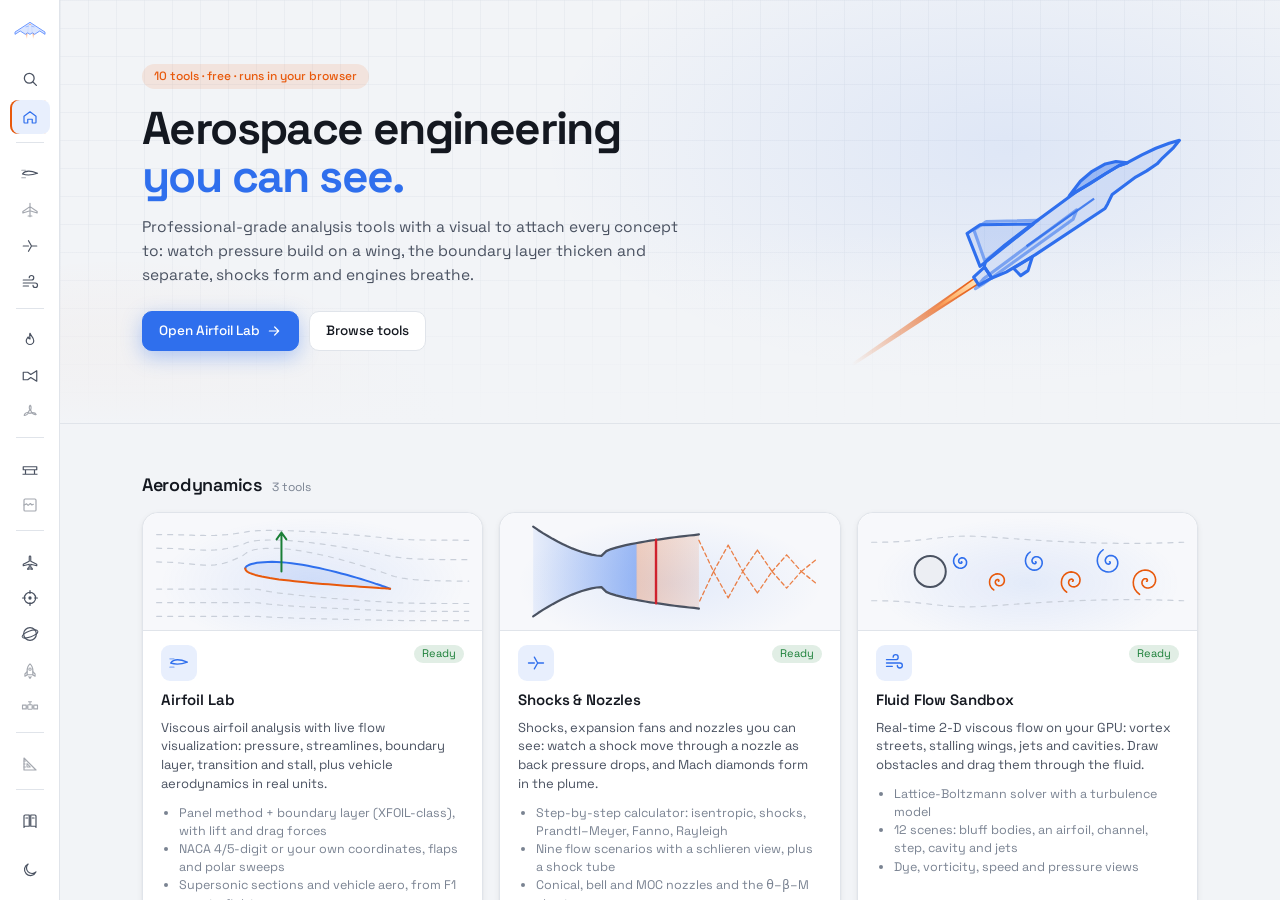
==== index.html @ 87cf319b "Swap the logo for a B-2 and add a B-2 logo flyby The sidebar logo and browser-tab icon are now a top" ====
<!doctype html>
<html lang="en">
<head>
<meta charset="utf-8">
<meta name="viewport" content="width=device-width, initial-scale=1">
<title>AeroStudio</title>
<meta name="description" content="Free, visual aerospace engineering tools that run in your browser.">
<link rel="stylesheet" href="css/styles.css">
<link rel="icon" type="image/svg+xml" href="assets/favicon.svg?v=4">
</head>
<body>
<div class="app">
  <nav class="sidebar" id="nav" aria-label="Modules"></nav>
  <main id="view"></main>
</div>
<noscript>AeroStudio needs JavaScript to run.</noscript>
<script type="module" src="js/app.js"></script>
</body>
</html>
---- css/styles.css ----
/* AeroStudio — design tokens + layout ("mission control" style) */
/* Fonts are bundled so the app works offline (SIL Open Font License, see assets/fonts/) */
@font-face { font-family: "Space Grotesk"; font-style: normal; font-display: swap; font-weight: 300 700; src: url(../assets/fonts/SpaceGrotesk.woff2) format("woff2-variations"); unicode-range: U+0000-00FF,U+0131,U+0152-0153,U+02BB-02BC,U+02C6,U+02DA,U+02DC,U+0304,U+0308,U+0329,U+2000-206F,U+2074,U+20AC,U+2122,U+2191,U+2193,U+2212,U+2215,U+FEFF,U+FFFD; }
@font-face { font-family: "JetBrains Mono"; font-style: normal; font-display: swap; font-weight: 100 800; src: url(../assets/fonts/JetBrainsMono.woff2) format("woff2-variations"); unicode-range: U+0000-00FF,U+0131,U+0152-0153,U+02BB-02BC,U+02C6,U+02DA,U+02DC,U+0304,U+0308,U+0329,U+2000-206F,U+2074,U+20AC,U+2122,U+2191,U+2193,U+2212,U+2215,U+FEFF,U+FFFD; }
@font-face { font-family: "JetBrains Mono"; font-style: normal; font-display: swap; font-weight: 100 800; src: url(../assets/fonts/JetBrainsMono-greek.woff2) format("woff2-variations"); unicode-range: U+0370-0377,U+037A-037F,U+0384-038A,U+038C,U+038E-03A1,U+03A3-03FF; }
:root {
  --bg: #f2f4f7;
  --bg-elev: #ffffff;
  --bg-sunk: #eceef3;
  --stage: #f7f8fb;
  --border: #e0e4ea;
  --border-strong: #c9cfd9;
  --text: #141820;
  --text-2: #4a5261;
  --text-3: #7a8392;
  --accent: #2f6fed;
  --accent-soft: rgba(47, 111, 237, 0.11);
  --hl: #e8590c;
  --hl-soft: rgba(232, 89, 12, 0.11);
  --glow: rgba(47, 111, 237, 0.10);
  --upper: #2f6fed;
  --lower: #e8590c;
  --wake: #6b7280;
  --good: #1a7f37;
  --warn: #b26a00;
  --bad: #cf222e;
  --lam: #12a594;
  --turb: #8b5cf6;
  --sep: #e5484d;
  --shadow: 0 1px 2px rgba(16, 24, 40, .05), 0 2px 6px rgba(16, 24, 40, .06);
  --shadow-lg: 0 1px 2px rgba(16, 24, 40, .05), 0 10px 28px rgba(16, 24, 40, .10);
  --radius: 12px;
  --radius-sm: 8px;
  --font: "Space Grotesk", Inter, ui-sans-serif, system-ui, -apple-system, "Segoe UI", Roboto, "Helvetica Neue", Arial, sans-serif;
  --mono: "JetBrains Mono", ui-monospace, "SF Mono", Menlo, Consolas, monospace;
  color-scheme: light;
}
@media (prefers-color-scheme: dark) {
  :root:not([data-theme="light"]) {
    --bg: #0b0d11; --bg-elev: #151920; --bg-sunk: #0f1218; --stage: #0a0c10;
    --border: #232934; --border-strong: #343b47;
    --text: #e7eaef; --text-2: #a9b1bf; --text-3: #737d8c;
    --accent: #5b8cff; --accent-soft: rgba(91, 140, 255, 0.15);
    --hl: #ff8a3d; --hl-soft: rgba(255, 138, 61, 0.13); --glow: rgba(91, 140, 255, 0.14);
    --upper: #5b8cff; --lower: #ff8a3d; --wake: #8b93a1;
    --good: #3fb950; --warn: #e3a008; --bad: #f85149;
    --lam: #2dd4bf; --turb: #a78bfa; --sep: #ff5d5d;
    --shadow: 0 1px 2px rgba(0, 0, 0, .35), 0 0 0 1px rgba(255, 255, 255, .015);
    --shadow-lg: 0 1px 2px rgba(0, 0, 0, .4), 0 12px 32px rgba(0, 0, 0, .45);
    color-scheme: dark;
  }
}
:root[data-theme="dark"] {
  --bg: #0b0d11; --bg-elev: #151920; --bg-sunk: #0f1218; --stage: #0a0c10;
  --border: #232934; --border-strong: #343b47;
  --text: #e7eaef; --text-2: #a9b1bf; --text-3: #737d8c;
  --accent: #5b8cff; --accent-soft: rgba(91, 140, 255, 0.15);
  --hl: #ff8a3d; --hl-soft: rgba(255, 138, 61, 0.13); --glow: rgba(91, 140, 255, 0.14);
  --upper: #5b8cff; --lower: #ff8a3d; --wake: #8b93a1;
  --good: #3fb950; --warn: #e3a008; --bad: #f85149;
  --lam: #2dd4bf; --turb: #a78bfa; --sep: #ff5d5d;
  --shadow: 0 1px 2px rgba(0, 0, 0, .35), 0 0 0 1px rgba(255, 255, 255, .015);
  --shadow-lg: 0 1px 2px rgba(0, 0, 0, .4), 0 12px 32px rgba(0, 0, 0, .45);
  color-scheme: dark;
}

* { box-sizing: border-box; }
html, body { height: 100%; margin: 0; }
body { background: var(--bg); color: var(--text); font: 13px/1.45 var(--font); -webkit-font-smoothing: antialiased; }
button, input, select { font: inherit; color: inherit; }
a { color: var(--accent); }
h1, h2, h3, h4 { margin: 0; font-weight: 600; letter-spacing: -0.01em; }

/* ---------- shell ---------- */
.app { display: grid; grid-template-columns: 236px 1fr; height: 100vh; }
.sidebar { background: var(--bg-elev); border-right: 1px solid var(--border); display: flex; flex-direction: column; padding: 16px 12px 12px; gap: 2px; overflow-y: auto; }
:root[data-resolved-theme="dark"] .sidebar { background: #0f1218; }
.brand { display: flex; align-items: center; gap: 10px; padding: 4px 8px 16px; }
.brand-mark { width: 32px; height: 32px; border-radius: 8px; display: block; flex: none; }
.brand-name { font-weight: 650; font-size: 16px; letter-spacing: -0.02em; }
.brand-sub { font-size: 11px; color: var(--text-3); }
.nav-group { font-size: 10.5px; font-weight: 600; text-transform: uppercase; letter-spacing: .12em; color: var(--text-3); padding: 14px 10px 5px; }
.nav-item { display: flex; align-items: center; gap: 10px; padding: 7px 10px; border-radius: var(--radius-sm); color: var(--text-2); text-decoration: none; border: 0; background: none; width: 100%; text-align: left; cursor: pointer; white-space: nowrap; transition: background .15s, color .15s; }
.nav-item > .nav-label { overflow: hidden; text-overflow: ellipsis; min-width: 0; }
.nav-item:hover { background: var(--bg-sunk); color: var(--text); }
.nav-item.active { background: var(--accent-soft); color: var(--text); font-weight: 600; box-shadow: inset 2px 0 0 var(--hl); }
.nav-item.active svg { color: var(--accent); }
.nav-search .kbd { margin-left: auto; font-size: 10.5px; color: var(--text-3); font-family: var(--mono); border: 1px solid var(--border); border-radius: 5px; padding: 0 5px; }
.nav-item svg { flex: none; width: 18px; height: 18px; }
.nav-item .soon { margin-left: auto; font-size: 10px; color: var(--text-3); background: var(--bg-sunk); border-radius: 99px; padding: 1px 7px; }
.nav-item.planned { opacity: .5; }
.nav-item.planned:hover { opacity: .8; }
.sidebar-foot { margin-top: auto; padding-top: 12px; display: flex; flex-direction: column; gap: 4px; }
.sidebar-credit { font-size: 11px; color: var(--text-3); padding: 10px 10px 2px; margin-top: 6px; border-top: 1px solid var(--border); white-space: nowrap; }
main#view { overflow: hidden; min-width: 0; }

/* ---------- controls ---------- */
.panel { background: var(--bg-elev); border: 1px solid var(--border); border-radius: var(--radius); box-shadow: var(--shadow); }
.section { border-bottom: 1px solid var(--border); padding: 12px 14px 14px; }
.section:last-child { border-bottom: 0; }
.section-head { display: flex; align-items: center; justify-content: space-between; margin-bottom: 10px; cursor: default; }
.section-head h3 { font-size: 11px; font-weight: 600; text-transform: uppercase; letter-spacing: .12em; color: var(--text-3); }
.section.collapsible .section-head { cursor: pointer; }
.section.collapsed .section-body { display: none; }
.section.collapsed .section-head { margin-bottom: 0; }
.chev { transition: transform .15s; color: var(--text-3); }
.section.collapsed .chev { transform: rotate(-90deg); }

.field { margin-bottom: 12px; }
.field:last-child { margin-bottom: 0; }
.field-top { display: flex; align-items: center; justify-content: space-between; gap: 8px; margin-bottom: 5px; }
.field-label { display: flex; align-items: center; gap: 5px; color: var(--text-2); font-weight: 500; }
.field-value { font-family: var(--mono); font-size: 12px; color: var(--text); }
.num-input { width: 78px; text-align: right; background: var(--bg-sunk); border: 1px solid var(--border); border-radius: 7px; padding: 3px 7px; font-family: var(--mono); font-size: 12px; transition: border-color .15s; }
.num-input:hover, .text-input:hover, select.select:hover { border-color: var(--border-strong); }
.num-input:focus, .text-input:focus, select:focus { outline: 2px solid var(--accent-soft); border-color: var(--accent); }
.text-input { width: 100%; background: var(--bg-sunk); border: 1px solid var(--border); border-radius: var(--radius-sm); padding: 7px 9px; }
select.select { width: 100%; background: var(--bg-sunk); border: 1px solid var(--border); border-radius: var(--radius-sm); padding: 7px 9px; }
.hint { font-size: 11.5px; color: var(--text-3); margin-top: 4px; }

input[type=range] { -webkit-appearance: none; appearance: none; width: 100%; height: 18px; background: transparent; margin: 0; }
input[type=range]::-webkit-slider-runnable-track { height: 5px; border-radius: 5px; background: linear-gradient(to right, var(--accent) var(--fill, 50%), var(--border-strong) var(--fill, 50%)); }
input[type=range]::-moz-range-track { height: 5px; border-radius: 5px; background: var(--border-strong); }
input[type=range]::-moz-range-progress { height: 5px; border-radius: 5px; background: var(--accent); }
input[type=range]::-webkit-slider-thumb { -webkit-appearance: none; width: 16px; height: 16px; border-radius: 50%; background: #fff; border: 0; margin-top: -5.5px; box-shadow: 0 0 0 3px color-mix(in srgb, var(--accent) 45%, transparent), 0 1px 3px rgba(0, 0, 0, .3); transition: box-shadow .15s; }
input[type=range]::-moz-range-thumb { width: 14px; height: 14px; border-radius: 50%; background: #fff; border: 0; box-shadow: 0 0 0 3px color-mix(in srgb, var(--accent) 45%, transparent), 0 1px 3px rgba(0, 0, 0, .3); }
input[type=range]:hover::-webkit-slider-thumb, input[type=range]:focus-visible::-webkit-slider-thumb { box-shadow: 0 0 0 5px color-mix(in srgb, var(--accent) 35%, transparent), 0 1px 3px rgba(0, 0, 0, .3); }

.seg { display: flex; background: var(--bg-sunk); border: 1px solid var(--border); border-radius: 9px; padding: 2px; gap: 2px; }
.seg button { flex: 1; border: 0; background: none; padding: 5px 8px; border-radius: 7px; color: var(--text-2); cursor: pointer; font-weight: 500; white-space: nowrap; transition: background .15s, color .15s; }
.seg button:hover:not(.on) { color: var(--text); }
.seg button.on { background: var(--accent); color: #fff; box-shadow: 0 1px 4px color-mix(in srgb, var(--accent) 40%, transparent); }

.toggle { display: flex; align-items: center; justify-content: space-between; gap: 8px; padding: 3px 0; cursor: pointer; color: var(--text-2); user-select: none; }
.toggle input { display: none; }
.toggle .sw { width: 28px; height: 16px; border-radius: 99px; background: var(--border-strong); position: relative; flex: none; transition: background .15s; }
.toggle .sw::after { content: ""; position: absolute; top: 2px; left: 2px; width: 12px; height: 12px; border-radius: 50%; background: white; transition: transform .15s; }
.toggle input:checked + .sw { background: var(--accent); }
.toggle input:checked + .sw::after { transform: translateX(12px); }
.toggle .tl { display: flex; align-items: center; gap: 6px; }
.swatch { width: 10px; height: 10px; border-radius: 3px; display: inline-block; }

.btn { display: inline-flex; align-items: center; justify-content: center; gap: 6px; border: 1px solid var(--border); background: var(--bg-elev); padding: 6px 12px; border-radius: var(--radius-sm); cursor: pointer; font-weight: 500; transition: border-color .15s, background .15s; }
.btn:hover { border-color: var(--border-strong); background: var(--bg-sunk); }
.btn.primary { background: var(--accent); border-color: var(--accent); color: white; }
.btn.primary:hover { filter: brightness(1.08); }
.btn.sm { padding: 3px 8px; font-size: 12px; }
.btn.ghost { border-color: transparent; background: none; }
.btn:disabled { opacity: .5; cursor: default; }
.row { display: flex; gap: 8px; align-items: center; }
.row > * { min-width: 0; }
.grow { flex: 1; }

.info { width: 15px; height: 15px; border-radius: 50%; border: 1px solid var(--border-strong); color: var(--text-3); font-size: 10px; display: inline-grid; place-items: center; cursor: help; position: relative; font-weight: 600; flex: none; }
.info:hover { color: var(--accent); border-color: var(--accent); }
.tip { position: fixed; z-index: 100; max-width: 300px; background: var(--bg-elev); color: var(--text); border: 1px solid var(--border-strong); border-radius: 8px; padding: 9px 11px; box-shadow: 0 8px 28px rgba(0,0,0,.25); font-size: 12px; line-height: 1.5; pointer-events: none; }
.tip b { color: var(--text); }

/* ---------- airfoil module ---------- */
.af { display: grid; grid-template-columns: 300px minmax(0, 1fr); height: 100vh; }
.af-controls { overflow-y: auto; border-right: 1px solid var(--border); background: var(--bg-elev); }
:root[data-resolved-theme="dark"] .af-controls { background: #0f1218; }
.af-scroll { display: grid; grid-template-columns: minmax(0, 1fr) 300px; height: 100vh; min-width: 0; }
.af-main { display: flex; flex-direction: column; min-width: 0; overflow-y: auto; padding: 14px 16px 16px; gap: 12px; }
.af-side { overflow-y: auto; border-left: 1px solid var(--border); background: var(--bg-elev); }
.af-head { display: flex; align-items: center; gap: 12px; flex-wrap: wrap; }
.af-title { font-size: 19px; font-weight: 650; letter-spacing: -0.02em; }
.af-sub { color: var(--text-3); font-size: 12px; }
.status { display: inline-flex; align-items: center; gap: 6px; font-size: 12px; color: var(--text-2); padding: 3px 10px; border-radius: 99px; background: var(--bg-sunk); }
.status.ok { color: var(--good); background: color-mix(in srgb, var(--good) 12%, transparent); }
.status .dot { width: 7px; height: 7px; border-radius: 50%; background: var(--text-3); }
.status.ok .dot { background: var(--good); }
.status.busy .dot { background: none; border-radius: 0; animation: none; } /* a propeller, see 'Busy spinner' at the end */
.status.bad .dot { background: var(--bad); }
@keyframes pulse { 50% { opacity: .3; } }

.metrics { display: grid; grid-template-columns: repeat(4, minmax(0, 1fr)); gap: 8px; }
.metric { background: var(--bg-elev); border: 1px solid var(--border); border-radius: var(--radius); padding: 10px 13px; min-width: 0; box-shadow: var(--shadow); }
.metric .k { font-size: 11.5px; color: var(--text-3); display: flex; align-items: center; gap: 5px; white-space: nowrap; }
.metric .v { font-family: var(--mono); font-size: 19px; font-weight: 600; letter-spacing: -0.03em; margin-top: 2px; white-space: nowrap; overflow: hidden; text-overflow: ellipsis; }
.metric .s { font-size: 11px; color: var(--text-3); white-space: nowrap; overflow: hidden; text-overflow: ellipsis; }

.stage { position: relative; min-height: 340px; flex: 1 0 380px; border-radius: 14px; overflow: hidden; background: var(--stage); border: 1px solid var(--border); box-shadow: var(--shadow-lg); }
.stage canvas { position: absolute; inset: 0; width: 100%; height: 100%; display: block; }
.stage .layers { position: absolute; top: 10px; right: 10px; width: 210px; padding: 10px 12px; background: color-mix(in srgb, var(--bg-elev) 85%, transparent); backdrop-filter: blur(10px); border: 1px solid var(--border); border-radius: var(--radius); z-index: 3; box-shadow: var(--shadow-lg); }
.stage .layers h4 { font-size: 11px; text-transform: uppercase; letter-spacing: .05em; color: var(--text-3); }
.layers-head { display: flex; width: 100%; align-items: center; justify-content: space-between; border: 0; background: none; padding: 0 0 6px; cursor: pointer; }
.layers.collapsed { width: auto; padding: 7px 10px; }
.layers.collapsed .layers-head { padding: 0; gap: 10px; }
.layers.collapsed .layers-body { display: none; }
.layers.collapsed .chev { transform: rotate(-90deg); }
.stage .legend { position: absolute; left: 10px; bottom: 10px; z-index: 3; padding: 8px 10px; background: color-mix(in srgb, var(--bg-elev) 88%, transparent); backdrop-filter: blur(8px); border: 1px solid var(--border); border-radius: var(--radius); font-size: 11px; color: var(--text-2); }
.stage .legend canvas { position: static; width: 180px; height: 10px; border-radius: 3px; display: block; margin: 4px 0 2px; }
.stage .legend .ticks { display: flex; justify-content: space-between; font-family: var(--mono); font-size: 10px; color: var(--text-3); }
.stage .readout { position: absolute; z-index: 4; pointer-events: none; font: 11px/1.4 var(--mono); background: var(--bg-elev); border: 1px solid var(--border-strong); padding: 5px 7px; border-radius: 6px; box-shadow: var(--shadow); white-space: nowrap; display: none; }
.stage .stage-tools { position: absolute; left: 10px; top: 10px; z-index: 3; display: flex; gap: 6px; }
.stage .hint-overlay { position: absolute; left: 50%; top: 14px; transform: translateX(-50%); z-index: 3; font-size: 11px; color: var(--text-3); pointer-events: none; transition: opacity .6s; white-space: nowrap; }
.stage .hint-overlay.gone { opacity: 0; }

.plots { display: grid; grid-template-columns: 1fr 1fr; gap: 12px; }
.plot-card { background: var(--bg-elev); border: 1px solid var(--border); border-radius: var(--radius); padding: 12px 14px 8px; min-width: 0; box-shadow: var(--shadow); }
.plot-card .plot-head { display: flex; align-items: center; justify-content: space-between; gap: 8px; margin-bottom: 4px; }
.plot-card h4 { font-size: 13px; font-weight: 600; }
.plot-card select { width: auto; padding: 3px 6px; font-size: 12px; }
.plot { position: relative; height: 240px; }
.plot canvas { position: absolute; inset: 0; width: 100%; height: 100%; }
.plot .ptip { position: absolute; pointer-events: none; font: 11px/1.4 var(--mono); background: var(--bg-elev); border: 1px solid var(--border-strong); padding: 4px 7px; border-radius: 6px; box-shadow: var(--shadow); white-space: nowrap; display: none; z-index: 2; }

.tabs { display: flex; gap: 2px; background: var(--bg-sunk); border: 1px solid var(--border); border-radius: 10px; padding: 3px; margin-left: auto; }
.tabs button { border: 0; background: none; padding: 5px 12px; border-radius: 7px; cursor: pointer; color: var(--text-2); font-weight: 500; transition: background .15s, color .15s; }
.tabs button:hover:not(.on) { color: var(--text); }
.tabs button.on { background: var(--bg-elev); color: var(--text); box-shadow: var(--shadow), inset 0 -2px 0 var(--hl); }

/* insights + learn */
.side-section { padding: 14px; border-bottom: 1px solid var(--border); }
.side-section h3 { font-size: 11px; font-weight: 600; text-transform: uppercase; letter-spacing: .12em; color: var(--text-3); margin-bottom: 10px; }
.insight { display: flex; gap: 9px; padding: 8px 0; border-top: 1px solid var(--border); }
.insight:first-of-type { border-top: 0; padding-top: 0; }
.insight .ic { width: 22px; height: 22px; border-radius: 6px; flex: none; display: grid; place-items: center; font-size: 12px; font-weight: 700; }
.insight .ic.i { background: var(--accent-soft); color: var(--accent); }
.insight .ic.w { background: color-mix(in srgb, var(--warn) 16%, transparent); color: var(--warn); }
.insight .ic.b { background: color-mix(in srgb, var(--bad) 16%, transparent); color: var(--bad); }
.insight .ic.g { background: color-mix(in srgb, var(--good) 16%, transparent); color: var(--good); }
.insight .t { font-weight: 600; margin-bottom: 1px; }
.insight .d { color: var(--text-2); font-size: 12.5px; }
.concept { border: 1px solid var(--border); border-radius: var(--radius-sm); margin-bottom: 8px; overflow: hidden; }
.concept summary { list-style: none; cursor: pointer; padding: 9px 11px; font-weight: 600; display: flex; justify-content: space-between; align-items: center; }
.concept summary::-webkit-details-marker { display: none; }
.concept summary::after { content: "+"; color: var(--text-3); font-weight: 400; font-size: 16px; }
.concept[open] summary::after { content: "–"; }
.concept[open] summary { border-bottom: 1px solid var(--border); }
.concept .body { padding: 10px 11px; color: var(--text-2); font-size: 12.5px; }
.concept .body p { margin: 0 0 8px; }
.concept .body p:last-child { margin: 0; }
.eq { font-family: var(--mono); background: var(--bg-sunk); border-radius: 5px; padding: 6px 8px; display: block; margin: 6px 0; color: var(--text); font-size: 12px; }

.dropzone { border: 1.5px dashed var(--border-strong); border-radius: 8px; padding: 10px; text-align: center; color: var(--text-3); font-size: 12px; cursor: pointer; }
.dropzone.over { border-color: var(--accent); color: var(--accent); background: var(--accent-soft); }

/* polar */
.polar-grid { display: grid; grid-template-columns: 1fr 1fr; gap: 12px; }
.polar-bar { display: flex; gap: 10px; align-items: end; flex-wrap: wrap; }
.polar-bar .field { margin: 0; }
.progress { height: 4px; background: var(--border); border-radius: 4px; overflow: hidden; }
.progress > div { height: 100%; background: var(--accent); width: 0; transition: width .1s; }
.runs { display: flex; gap: 6px; flex-wrap: wrap; }
.run-chip { display: inline-flex; align-items: center; gap: 6px; padding: 3px 8px; border: 1px solid var(--border); border-radius: 99px; font-size: 12px; background: var(--bg-elev); }
.run-chip button { border: 0; background: none; cursor: pointer; color: var(--text-3); padding: 0; }
table.data { width: 100%; border-collapse: collapse; font-family: var(--mono); font-size: 12px; }
table.data th, table.data td { text-align: right; padding: 4px 8px; border-bottom: 1px solid var(--border); }
table.data th { color: var(--text-3); font-weight: 500; font-family: var(--font); position: sticky; top: 0; background: var(--bg-elev); }
table.data td.bad { color: var(--bad); }

/* home */
.home { height: 100vh; overflow-y: auto; }
.home-inner { max-width: 1120px; margin: 0 auto; padding: 48px 32px; }
.hero h1 { font-size: 34px; letter-spacing: -0.03em; line-height: 1.15; }
.hero p { font-size: 15px; color: var(--text-2); max-width: 640px; margin: 12px 0 0; }
/* home hero: faint grid, soft blue/orange glows and the logo plane */
.home-hero { position: relative; overflow: hidden; border-bottom: 1px solid var(--border);
  background:
    radial-gradient(ellipse 55% 80% at 78% 35%, var(--glow), transparent 70%),
    radial-gradient(ellipse 40% 70% at 5% 110%, var(--hl-soft), transparent 70%),
    linear-gradient(color-mix(in srgb, var(--border) 45%, transparent) 1px, transparent 1px) 0 0 / 28px 28px,
    linear-gradient(90deg, color-mix(in srgb, var(--border) 45%, transparent) 1px, transparent 1px) 0 0 / 28px 28px,
    var(--bg); }
.home-hero::after { content: ""; position: absolute; inset: 0; pointer-events: none; background: linear-gradient(to bottom, transparent 55%, var(--bg)); }
.home-hero-text { position: relative; z-index: 1; max-width: 1120px; margin: 0 auto; padding: 64px 32px 72px; }
.home-hero-text > * { max-width: 560px; }
.home-hero h1 { font-size: 46px; font-weight: 650; letter-spacing: -0.035em; line-height: 1.04; margin: 16px 0 14px; }
.home-hero h1 .accent { color: var(--accent); }
.home-hero p { font-size: 15.5px; line-height: 1.55; color: var(--text-2); margin: 0; }
.hero-pill { display: inline-block; font-size: 12px; font-weight: 500; color: var(--hl); background: var(--hl-soft); border-radius: 99px; padding: 4px 12px; }
.hero-actions { display: flex; gap: 10px; margin-top: 24px; flex-wrap: wrap; }
.hero-btn { padding: 9px 16px; border-radius: 10px; font-size: 13.5px; text-decoration: none; color: var(--text); }
.hero-btn.primary { color: #fff; box-shadow: 0 6px 20px color-mix(in srgb, var(--accent) 35%, transparent); }
.home-hero-art { position: absolute; z-index: 1; right: max(2vw, calc(50% - 600px)); top: 50%; width: 400px; transform: translateY(-50%); pointer-events: none; }
.home-hero-art svg { display: block; width: 100%; height: auto; overflow: visible; }
.home-hero-art g path { fill: var(--accent-soft); stroke: var(--accent); stroke-width: 1.5; stroke-linejoin: round; }
.home-hero-art .far { opacity: .55; }
.home-hero-art .glass { fill: color-mix(in srgb, var(--accent) 40%, transparent); }
.home-hero-art .wing-root { fill: none; stroke-width: 1.1; opacity: .85; }
.home-hero-art .hp-plume, .home-hero-art .hp-core { stroke: none; transform-box: fill-box; transform-origin: right center; }
.home-hero-art .hp-plume { fill: url(#hero-plume); animation: hero-flame .5s linear infinite; }
.home-hero-art .hp-core { fill: url(#hero-core); animation: hero-flame-core .27s linear infinite; }
.home-hero-art .hp-streaks line { stroke: var(--text-3); stroke-width: .55; stroke-linecap: round; opacity: 0; animation: hero-streak 1.6s linear infinite; }
.home-hero-art .hp-float { animation: hero-float 6s ease-in-out infinite; }
@keyframes hero-float { 0%, 100% { transform: translate(0, 0); } 50% { transform: translate(4px, -6px); } }
@keyframes hero-flame { 0% { transform: scale(1, 1); opacity: .95; } 18% { transform: scale(.84, .9); opacity: .8; } 37% { transform: scale(1.07, 1.06); opacity: 1; } 55% { transform: scale(.9, .94); opacity: .85; } 76% { transform: scale(1.1, 1.04); opacity: 1; } 100% { transform: scale(1, 1); opacity: .95; } }
@keyframes hero-flame-core { 0%, 100% { transform: scale(1, 1); opacity: 1; } 33% { transform: scale(.78, .85); opacity: .75; } 66% { transform: scale(1.12, 1.08); opacity: 1; } }
@keyframes hero-streak { 0% { transform: translateX(40px); opacity: 0; } 30% { opacity: .3; } 65% { opacity: .2; } 100% { transform: translateX(-150px); opacity: 0; } }
@media (prefers-reduced-motion: reduce) { .home-hero-art .hp-float, .home-hero-art .hp-plume, .home-hero-art .hp-core { animation: none; } .home-hero-art .hp-streaks line { animation: none; opacity: .18; } }
@media (max-width: 1100px) { .home-hero-art { width: 300px; opacity: .55; right: -40px; } }
@media (max-width: 700px) { .home-hero-art { display: none; } .home-hero-text { padding: 40px 20px 48px; } .home-hero h1 { font-size: 34px; } .home-inner { padding: 32px 16px; } }
.home-section + .home-section { margin-top: 40px; }
.home-section-head { display: flex; align-items: baseline; gap: 10px; margin-bottom: 14px; }
.home-section-head h2 { font-size: 18px; font-weight: 600; letter-spacing: -0.015em; }
.home-section-head span { font-size: 12px; color: var(--text-3); }
.home-section.soon .home-section-head h2 { color: var(--text-2); }
.home-credit { margin-top: 48px; padding-top: 16px; border-top: 1px solid var(--border); font-size: 12px; color: var(--text-3); }
.cards { display: grid; grid-template-columns: repeat(auto-fill, minmax(300px, 1fr)); gap: 16px; margin-top: 30px; }
.home-section .cards { margin-top: 0; }
.card { background: var(--bg-elev); border: 1px solid var(--border); border-radius: 16px; padding: 18px; display: flex; flex-direction: column; gap: 8px; text-decoration: none; color: inherit; box-shadow: var(--shadow); transition: border-color .2s, transform .2s, box-shadow .2s; }
a.card:hover { border-color: color-mix(in srgb, var(--accent) 55%, var(--border)); transform: translateY(-2px); box-shadow: var(--shadow-lg); }
.card .ci { width: 36px; height: 36px; border-radius: 9px; display: grid; place-items: center; background: var(--accent-soft); color: var(--accent); }
.card h3 { font-size: 15px; }
.card p { margin: 0; color: var(--text-2); }
.card ul { margin: 2px 0 0; padding-left: 18px; color: var(--text-3); font-size: 12.5px; }
.card .tag { align-self: flex-start; font-size: 11px; padding: 1px 8px; border-radius: 99px; border: 1px solid var(--border); color: var(--text-3); }
.card .tag { border: 0; background: var(--bg-sunk); }
.card .tag.live { color: var(--good); background: color-mix(in srgb, var(--good) 13%, transparent); }
.card.dim { opacity: .6; box-shadow: none; }
.card.dim .card-preview { filter: grayscale(1); }
/* home-card previews (js/previews.js): line art in theme colors; .flow parts drift on hover */
.card-preview { margin: -18px -18px 6px; height: 118px; background: radial-gradient(ellipse 60% 75% at 50% 60%, var(--glow), transparent 75%), var(--stage); border-bottom: 1px solid var(--border); border-radius: 16px 16px 0 0; overflow: hidden; }
.card-preview svg { display: block; width: 100%; height: 100%; }
.card-preview path, .card-preview circle, .card-preview ellipse, .card-preview rect { fill: none; stroke-linecap: round; stroke-linejoin: round; vector-effect: non-scaling-stroke; }
.card-preview .pv-stream { stroke: var(--border-strong); stroke-width: 1.2; stroke-dasharray: 5 6; }
.card-preview .pv-fill { fill: var(--accent-soft); stroke: none; }
.card-preview .pv-grad { fill: url(#pv-mach); stroke: none; }
.card-preview .pv-up { stroke: var(--upper); stroke-width: 2; }
.card-preview .pv-lo { stroke: var(--lower); stroke-width: 2; }
.card-preview .pv-arrow { stroke: var(--good); stroke-width: 2; }
.card-preview .pv-arrow.thin { stroke: var(--text-3); stroke-width: 1.3; }
.card-preview .pv-wall { stroke: var(--text-2); stroke-width: 2.2; }
.card-preview .pv-shock { stroke: var(--bad); stroke-width: 2.4; }
.card-preview .pv-wave { stroke: var(--lower); stroke-width: 1.3; opacity: .75; stroke-dasharray: 4 3; }
.card-preview .pv-vort-a { stroke: var(--upper); stroke-width: 1.6; }
.card-preview .pv-vort-b { stroke: var(--lower); stroke-width: 1.6; }
.card-preview .pv-body { fill: var(--bg-sunk); stroke: var(--text-2); stroke-width: 2; }
.card-preview .pv-blade { stroke: var(--accent); stroke-width: 2.4; }
.card-preview .pv-blade.warm { stroke: var(--lower); }
.card-preview .pv-flame { fill: color-mix(in srgb, var(--lower) 35%, transparent); stroke: var(--lower); stroke-width: 1.2; }
.card-preview .pv-beam { fill: var(--bg-sunk); stroke: var(--text-2); stroke-width: 1.8; }
.card-preview .pv-support { fill: var(--bg-elev); stroke: var(--text-2); stroke-width: 1.5; }
.card-preview .pv-load { stroke: var(--lower); stroke-width: 1.7; }
.card-preview .pv-mfill { fill: var(--accent-soft); stroke: none; }
.card-preview .pv-mline { stroke: var(--accent); stroke-width: 2; }
.card-preview .pv-axis { stroke: var(--border-strong); stroke-width: 1.2; }
.card-preview .pv-grid { stroke: var(--border); stroke-width: 1; }
.card-preview .pv-dash { stroke: var(--text-3); stroke-width: 1.2; stroke-dasharray: 4 4; }
.card-preview .pv-dot { fill: var(--accent); stroke: none; }
.card-preview text { font-family: var(--font); font-size: 11px; fill: var(--text-3); }
.card-preview .pv-eq { font-family: var(--font); font-size: 19px; fill: var(--text); font-weight: 600; }
.card-preview .pv-eq.dim { fill: var(--text-3); font-size: 14px; font-weight: 500; }
.card-preview .pv-sub { font-size: 11px; }
.card-preview .pv-caret { fill: var(--accent); stroke: none; }
.card-preview .pv-dot-track { stroke: var(--accent); stroke-width: 7; stroke-dasharray: 0 100; stroke-dashoffset: -66; vector-effect: none; }
.card-preview .trace { stroke: var(--upper); stroke-width: 3.5; stroke-dasharray: 0 100; opacity: 0; vector-effect: none; filter: drop-shadow(0 0 3px var(--upper)); }
.card-preview .trace.lo { stroke: var(--lower); filter: drop-shadow(0 0 3px var(--lower)); }
.card-preview .spin, .card-preview .flicker, .card-preview .press, .card-preview .flex, .card-preview .jitter, .card-preview .bob { transform-box: fill-box; }
.card-preview .flicker { transform-origin: left center; }
.card-preview .flicker.r { transform-origin: right center; }
.card-preview .pv-gust-up { stroke: var(--accent); stroke-width: 1.6; opacity: .8; }
.card-preview .pv-gust-dn { stroke: var(--lower); stroke-width: 1.6; opacity: .8; }
.card-preview .pv-plane { fill: var(--text); stroke: none; }
.card-preview .pv-plane.dim { opacity: .85; }
.card-preview .heave { transform-box: view-box; transform-origin: 0 0; }
.card-preview .pv-beacon { fill: var(--bg-elev); stroke: var(--text-3); stroke-width: 1.3; }
.card-preview .pv-route { stroke: var(--accent); stroke-width: 1.6; stroke-dasharray: 5 4; }
.card-preview .pv-wp { fill: var(--bg-elev); stroke: var(--accent); stroke-width: 1.5; }
.card-preview .pv-travel { stroke: var(--warn); stroke-width: 9; stroke-dasharray: 0 100; stroke-dashoffset: -40; vector-effect: none; }
.card-preview .pv-flame-core { fill: color-mix(in srgb, var(--warn) 70%, transparent); stroke: none; }
.card-preview .pv-rbody { fill: var(--bg-sunk); stroke: var(--text-2); stroke-width: 1.8; }
.card-preview .pv-fin { fill: var(--accent-soft); stroke: var(--accent); stroke-width: 1.6; }
.card-preview .pv-ply { stroke: var(--accent); stroke-width: 1.1; opacity: .55; }
.card-preview .pv-port { fill: var(--accent-soft); stroke: var(--accent); stroke-width: 1.5; }
.card-preview .flex { transform-origin: center top; }
.card-preview .bob { transform-origin: center bottom; }
.card-preview .spin { transform-box: view-box; }
/* hover animations, one or more per card */
@keyframes pv-flow { to { stroke-dashoffset: -22; } }
@keyframes pv-trace { from { stroke-dashoffset: 0; } to { stroke-dashoffset: -100; } }
@keyframes pv-dot { 0%, 100% { stroke-dashoffset: -8; } 50% { stroke-dashoffset: -92; } }
@keyframes pv-spin { to { transform: rotate(360deg); } }
@keyframes pv-spin-rev { to { transform: rotate(-360deg); } }
@keyframes pv-flicker { 0%, 100% { transform: scaleX(1); opacity: 1; } 30% { transform: scaleX(.9); opacity: .8; } 60% { transform: scaleX(1.06); opacity: 1; } }
@keyframes pv-press { 0%, 100% { transform: translateY(0); } 50% { transform: translateY(3px); } }
@keyframes pv-flex { 0%, 100% { transform: scaleY(1); } 50% { transform: scaleY(1.14); } }
@keyframes pv-jitter { 0%, 100% { transform: translateX(0); } 25% { transform: translateX(-3px); } 75% { transform: translateX(3px); } }
@keyframes pv-bob { 0%, 100% { transform: scaleY(1); } 50% { transform: scaleY(1.12); } }
@keyframes pv-blink { 50% { opacity: 0; } }
@keyframes pv-scroll { to { transform: translateX(-160px); } }
@keyframes pv-heave { 0%, 100% { transform: translate(110px, 36px) scale(1.5) translateY(0) rotate(0); } 30% { transform: translate(110px, 36px) scale(1.5) translateY(-3px) rotate(-4deg); } 65% { transform: translate(110px, 36px) scale(1.5) translateY(2.5px) rotate(3deg); } }
@keyframes pv-travel { from { stroke-dashoffset: 0; } to { stroke-dashoffset: -100; } }
.card:hover .card-preview .flow { animation: pv-flow .9s linear infinite; }
.card:hover .card-preview .trace { opacity: .9; stroke-dasharray: 14 86; animation: pv-trace 2.4s linear infinite; }
.card:hover .card-preview .pv-dot-track { animation: pv-dot 2.6s ease-in-out infinite; }
.card:hover .card-preview .spin { animation: pv-spin 3s linear infinite; }
.card:hover .card-preview .spin.rev { animation-name: pv-spin-rev; }
.card:hover .card-preview .flicker { animation: pv-flicker .35s ease-in-out infinite; }
.card:hover .card-preview .press { animation: pv-press 1.4s ease-in-out infinite; }
.card:hover .card-preview .flex { animation: pv-flex 1.4s ease-in-out infinite; }
.card:hover .card-preview .jitter { animation: pv-jitter .5s ease-in-out infinite; }
.card:hover .card-preview .bob { animation: pv-bob 1.6s ease-in-out infinite; }
.card:hover .card-preview .pv-caret { animation: pv-blink 1s steps(1) infinite; }
.card:hover .card-preview .scroll { animation: pv-scroll 2.6s linear infinite; }
.card:hover .card-preview .heave { animation: pv-heave 1.3s ease-in-out infinite; }
.card:hover .card-preview .pv-travel { animation: pv-travel 4s linear infinite; }
@media (prefers-reduced-motion: reduce) { .card:hover .card-preview * { animation: none !important; } }

/* ---------- shocks & nozzles module ---------- */
.cf-main { display: flex; flex-direction: column; min-width: 0; overflow-y: auto; height: 100vh; padding: 14px 16px 24px; gap: 12px; }
.cf-body { display: flex; flex-direction: column; gap: 12px; }
.cf-main-inner { display: flex; flex-direction: column; gap: 12px; }
.cf-metrics { grid-template-columns: repeat(auto-fill, minmax(140px, 1fr)); }
.cf-metrics .metric .v { font-size: 17px; }
.cf-stage { flex: none; }
.cf-grid2 { display: grid; grid-template-columns: minmax(0, 1.5fr) minmax(0, 1fr); gap: 12px; align-items: start; }
.cf-grid2b { display: grid; grid-template-columns: 1fr 1fr; gap: 12px; }
.cf-learn { margin-top: 6px; }
.cf-learn h3 { font-size: 12px; text-transform: uppercase; letter-spacing: .05em; color: var(--text-2); margin-bottom: 10px; }
.cf-concepts { display: grid; grid-template-columns: repeat(auto-fill, minmax(320px, 1fr)); gap: 0 10px; align-items: start; }
.table-wrap { overflow-x: auto; max-width: 100%; }
.table-wrap table.data td, .table-wrap table.data th { white-space: nowrap; }
.seg-wrap { flex-wrap: wrap; }
.seg-wrap button { flex: 1 0 auto; padding: 4px 6px; font-size: 12px; }
.stage .layers .seg { margin-bottom: 2px; }
.cf-steps { font-family: var(--mono); font-size: 12px; background: var(--bg-sunk); border: 1px solid var(--border); border-radius: 8px; padding: 10px 12px; line-height: 1.7; color: var(--text); overflow-x: auto; white-space: pre-wrap; }
.cf-steps .c { color: var(--text-3); }
.cf-res { display: grid; grid-template-columns: repeat(auto-fill, minmax(190px, 1fr)); gap: 6px 14px; }
.cf-res .r { display: flex; justify-content: space-between; gap: 8px; border-bottom: 1px dashed var(--border); padding: 3px 0; font-size: 12.5px; }
.cf-res .r span:first-child { color: var(--text-2); }
.cf-res .r span:last-child { font-family: var(--mono); color: var(--text); }
.cf-res .r.hl span:last-child { color: var(--accent); font-weight: 600; }
.cf-chart { position: relative; height: max(460px, 60vh); background: var(--bg-elev); border: 1px solid var(--border); border-radius: var(--radius); overflow: hidden; }
.cf-chart canvas { position: absolute; inset: 0; width: 100%; height: 100%; cursor: crosshair; }
.regime { display: inline-flex; align-items: center; gap: 6px; padding: 3px 10px; border-radius: 99px; font-weight: 600; font-size: 12px; border: 1px solid var(--border); background: var(--bg-sunk); }
.regime .dot { width: 8px; height: 8px; border-radius: 50%; }
.example-list { display: flex; flex-direction: column; gap: 6px; }
.example-list button { text-align: left; border: 1px solid var(--border); background: var(--bg-elev); border-radius: 7px; padding: 7px 9px; cursor: pointer; font-size: 12px; color: var(--text-2); }
.example-list button:hover { border-color: var(--accent); color: var(--text); }
.cf-play { display: flex; gap: 8px; align-items: center; }
.cf-play .field { flex: 1; margin: 0; }
.cf-regbar { padding: 2px 2px 0; }
.cf-regbar .track { position: relative; height: 26px; border-radius: 7px; background: var(--bg-sunk); border: 1px solid var(--border); overflow: hidden; }
.cf-regbar .z { position: absolute; top: 0; bottom: 0; border-left: 1px solid; display: flex; align-items: center; justify-content: center; overflow: hidden; }
.cf-regbar .z span { font-size: 11px; font-weight: 600; color: var(--text-2); white-space: nowrap; padding: 0 4px; }
.cf-regbar .mk { position: absolute; top: -2px; bottom: -2px; width: 3px; margin-left: -1.5px; background: var(--text); border-radius: 2px; box-shadow: 0 0 0 2px var(--bg-elev); }
.cf-regbar .ticks { position: relative; height: 16px; font: 10.5px var(--mono); color: var(--text-3); }
.cf-regbar .ticks span { position: absolute; top: 2px; transform: translateX(-50%); }
.cf-regbar .ticks span:first-child { transform: none; } .cf-regbar .ticks span:nth-child(4) { transform: translateX(-100%); }
.cf-regbar .ticks .ttl { left: 50% !important; }
@media (max-width: 1440px) { .cf-grid2 { grid-template-columns: 1fr; } }
@media (max-width: 900px) { .cf-main { height: auto; overflow: visible; } .cf-grid2b { grid-template-columns: 1fr; } }

/* ---------- jet engine cycles module ---------- */
.tabs-wrap { flex-wrap: wrap; }
.eng-stage { min-height: 300px; height: clamp(300px, 38vh, 440px); flex: none; }
.energy .ebar { display: flex; height: 22px; border-radius: 6px; overflow: hidden; border: 1px solid var(--border); }
.energy .ebar > div { height: 100%; }
.stage-pipe { display: flex; flex-wrap: wrap; gap: 6px; }
.stage-pipe button { border: 1px solid var(--border); background: var(--bg-elev); border-radius: 99px; padding: 4px 11px; cursor: pointer; color: var(--text-2); font-size: 12px; }
.stage-pipe button.on { border-color: var(--accent); background: var(--accent-soft); color: var(--accent); font-weight: 600; }
.tri-chart { height: 300px; }
.inlet-chart { height: max(380px, 46vh); }
.xbar { height: 8px; background: var(--bg-sunk); border-radius: 4px; overflow: hidden; }
.xbar > div { height: 100%; background: var(--accent); border-radius: 4px; }
.metric.bad .v { color: var(--bad); }

/* credit footer (shown on every page) */
.made-by { display: none; font-size: 11px; color: var(--text-3); text-align: center; margin: 16px auto 12px; }
@media (max-width: 900px) { .made-by { display: block; } .home-credit { display: none; } }

/* responsive */
@media (max-width: 1320px) and (min-width: 901px) {
  .app { grid-template-columns: 60px 1fr; }
  .sidebar { padding: 12px 8px; align-items: center; }
  .brand { padding: 2px 0 14px; } .brand > div:last-child { display: none; }
  .nav-group { font-size: 0; padding: 8px 0 4px; width: 28px; border-top: 1px solid var(--border); margin-top: 6px; }
  .nav-item { width: 40px; height: 36px; padding: 0; justify-content: center; font-size: 0; gap: 0; }
  .nav-item .soon, .nav-search .kbd, .sidebar-credit { display: none; }
}
@media (max-width: 1440px) {
  .af { grid-template-columns: 290px minmax(0, 1fr); }
  .af-scroll { display: block; overflow-y: auto; }
  .af-main { overflow: visible; }
  .af-side { border-left: 0; border-top: 1px solid var(--border); overflow: visible; display: grid; grid-template-columns: 1fr 1fr; }
  .af-side .side-section { border-right: 1px solid var(--border); }
}
@media (max-width: 900px) {
  .app { grid-template-columns: 1fr; grid-template-rows: auto 1fr; height: auto; min-height: 100vh; }
  .sidebar { flex-direction: row; align-items: center; overflow-x: auto; padding: 8px; border-right: 0; border-bottom: 1px solid var(--border); }
  .brand { padding: 0 8px 0 0; } .brand-sub, .nav-group { display: none; }
  .nav-item { width: auto; white-space: nowrap; } .nav-item .soon, .nav-search .kbd, .sidebar-credit { display: none; }
  .sidebar-foot { margin: 0 0 0 auto; padding: 0; flex-direction: row; }
  main#view { overflow: visible; }
  .af { grid-template-columns: 1fr; height: auto; }
  .af-controls, .af-side { border: 0; overflow: visible; }
  .af-side { grid-column: 1; grid-template-columns: 1fr; }
  .af-scroll { height: auto; overflow: visible; }
  .plots, .polar-grid { grid-template-columns: 1fr; }
  .metrics { grid-template-columns: repeat(2, minmax(0, 1fr)); }
  .stage .layers { display: none; }
  .home { height: auto; }
}

/* ---------- Structures module ---------- */
.st-headr { margin-left: auto; display: flex; gap: 10px; align-items: center; flex-wrap: wrap; }
.st-headr .tabs { margin-left: 0; }
select.st-units { width: auto; padding: 5px 8px; }
.st-controls { display: flex; flex-direction: column; }
.st-field { display: flex; align-items: center; justify-content: space-between; gap: 8px; margin-bottom: 8px; }
.st-field-sel { flex-direction: column; align-items: stretch; gap: 4px; }
.st-lab { color: var(--text-2); font-weight: 500; display: flex; align-items: center; gap: 5px; font-size: 12.5px; }
.st-in { display: flex; align-items: center; gap: 5px; }
.st-num { width: 86px; }
.st-unit { font-size: 11px; color: var(--text-3); font-family: var(--mono); min-width: 34px; }
.st-block { margin-bottom: 10px; display: flex; flex-direction: column; gap: 5px; }
.st-seg { flex-wrap: wrap; }
.st-seg button { flex: 1 0 auto; padding: 4px 7px; font-size: 12px; }
.st-grid2 { display: grid; grid-template-columns: 1fr; gap: 0 10px; }
.st-row { display: flex; gap: 6px; align-items: center; flex-wrap: wrap; margin: 6px 0; }
.st-row select { flex: 1; min-width: 0; }
.st-row2 { display: flex; flex-direction: column; gap: 2px; margin-bottom: 8px; }
.st-quick { display: flex; gap: 2px; flex-wrap: wrap; margin: -2px 0 8px; }
.st-quick .btn { padding: 2px 6px; font-size: 11.5px; color: var(--text-2); }
.st-selhead { display: flex; align-items: center; justify-content: space-between; margin-bottom: 8px; }
.st-mini { grid-template-columns: 1fr; margin: 6px 0 8px; }
.st-matbox { border: 1px solid var(--border); border-radius: 8px; padding: 8px; margin: 6px 0; display: flex; flex-direction: column; gap: 6px; }
.st-viewbar { display: flex; align-items: center; gap: 10px; flex-wrap: wrap; }
.st-viewbar .tabs { margin-left: 0; }
.st-viewextra { display: flex; gap: 10px; align-items: center; margin-left: auto; flex-wrap: wrap; }
.st-range { display: flex; align-items: center; gap: 8px; font-size: 12px; color: var(--text-2); }
.st-range input { width: 110px; }
select.st-sel-sm { width: auto; padding: 3px 6px; font-size: 12px; }
.st-stage { flex: none; height: max(440px, 58vh); min-height: 380px; outline: none; touch-action: none; }
.st-stage[data-tool=member] canvas, .st-stage[data-tool=node] canvas { cursor: crosshair; }
.st-stage[data-tool=delete] canvas { cursor: not-allowed; }
.st-stage[data-tool=support] canvas, .st-stage[data-tool=load] canvas { cursor: copy; }
.st-tools { position: absolute; left: 10px; top: 10px; z-index: 3; display: flex; flex-direction: column; gap: 2px; padding: 4px; background: color-mix(in srgb, var(--bg-elev) 90%, transparent); backdrop-filter: blur(8px); border: 1px solid var(--border); border-radius: var(--radius); }
.st-tool { width: 32px; height: 32px; display: grid; place-items: center; border: 0; border-radius: 7px; background: none; color: var(--text-2); cursor: pointer; }
.st-tool:hover { background: var(--bg-sunk); color: var(--text); }
.st-tool.on { background: var(--accent); color: white; }
.st-sep { height: 1px; background: var(--border); margin: 3px 2px; }
.st-banner { position: absolute; left: 50%; top: 12px; transform: translateX(-50%); z-index: 4; background: var(--text); color: var(--bg); padding: 5px 10px; border-radius: 7px; font-size: 12px; opacity: 0; transition: opacity .25s; pointer-events: none; }
.st-banner.show { opacity: .92; }
.stage .legend.st-legend, .st-stage .legend { max-width: calc(100% - 80px); left: 56px; }
.st-grad { width: 200px; height: 10px; border-radius: 3px; margin: 4px 0 2px; background: linear-gradient(to right, rgb(46,160,90), rgb(190,200,60) 41.7%, rgb(240,170,40) 66.7%, rgb(230,80,40) 83.3%, rgb(180,20,60)); }
.st-status { display: flex; align-items: center; gap: 10px; flex-wrap: wrap; font-size: 12px; }
.st-status .hint { margin: 0; }
.st-pill { font-weight: 600; font-size: 12px; padding: 2px 9px; border-radius: 99px; }
.st-pill.g { background: color-mix(in srgb, var(--good) 15%, transparent); color: var(--good); }
.st-pill.i { background: var(--accent-soft); color: var(--accent); }
.st-pill.b { background: color-mix(in srgb, var(--bad) 15%, transparent); color: var(--bad); }
.metric.bad .v { color: var(--bad); }
.st-steps { max-height: 520px; overflow: auto; }
.st-conv { margin: 0 0 8px; }
.st-steplist { display: flex; flex-direction: column; gap: 6px; }
.st-group { font-size: 11px; text-transform: uppercase; letter-spacing: .05em; color: var(--text-3); margin-top: 8px; font-weight: 600; }
.st-step { display: flex; gap: 8px; align-items: flex-start; background: var(--bg-sunk); border: 1px solid var(--border); border-radius: 8px; padding: 7px 10px; }
.st-n { flex: none; width: 20px; height: 20px; border-radius: 6px; background: var(--accent-soft); color: var(--accent); display: grid; place-items: center; font-size: 11px; font-weight: 700; }
.st-eq { font-family: var(--mono); font-size: 12px; line-height: 1.6; overflow-wrap: anywhere; }
.st-eq b, .st-ans b { color: var(--accent); }
.st-ans { font-family: var(--mono); font-size: 12.5px; font-weight: 600; margin-top: 2px; }
.st-why { background: var(--bg-sunk); border-left: 3px solid var(--accent); padding: 8px 10px; border-radius: 6px; color: var(--text-2); font-size: 12.5px; }
.st-plot { height: 260px; }
.st-plot-sm { height: 280px; }
.st-plot .plot, .st-plot-sm .plot { height: 100%; }
.st-ttabs { margin-left: 0; }
.st-ttabs button { padding: 3px 9px; font-size: 12px; }
tr.st-sum td { font-weight: 600; border-top: 1px solid var(--border-strong); }
.st-secview { height: 420px; }
.st-secview canvas { cursor: pointer; }
.st-props { grid-template-columns: 1fr; }
.st-mohr { height: 400px; }
.st-mohr canvas { cursor: grab; }
.st-elem { height: 400px; }
@media (max-width: 900px) { .st-viewextra { margin-left: 0; } .st-stage { height: 70vh; } }
.st-pair { display: grid; grid-template-columns: minmax(0, 1fr) minmax(0, 1fr); gap: 12px; align-items: start; }
.st-pair-mohr { grid-template-columns: minmax(0, 1.4fr) minmax(0, 1fr); }
@media (max-width: 1100px) { .st-pair, .st-pair-mohr { grid-template-columns: 1fr; } }
/* 2D FEA */
.st-fea { height: max(460px, 60vh); }
.st-fea[data-tool=outline] canvas, .st-fea[data-tool=hole] canvas, .st-fea[data-tool=probe] canvas { cursor: crosshair; }
.st-busy { position: absolute; right: 12px; top: 12px; z-index: 4; font-size: 12px; padding: 4px 9px; border-radius: 7px; background: var(--bg-elev); border: 1px solid var(--border); color: var(--text-2); opacity: 0; transition: opacity .2s; pointer-events: none; }
.st-busy.show { opacity: 1; }
.st-busy { display: inline-flex; align-items: center; gap: 6px; }
.st-cgrad { width: 240px; height: 10px; border-radius: 3px; margin: 4px 0 2px; }
.st-cbar .ticks { width: 240px; }
.st-bcrow { border: 1px solid var(--border); border-radius: 8px; padding: 6px 8px; margin-bottom: 6px; display: flex; flex-direction: column; gap: 6px; cursor: pointer; }
.st-bcrow.on { border-color: var(--accent); box-shadow: 0 0 0 2px var(--accent-soft); }
.st-bclab { display: flex; align-items: center; gap: 6px; font-weight: 500; color: var(--text-2); font-size: 12.5px; }
.st-bcrow select.st-sel-sm { width: 100%; }
.st-bcvals .st-field { margin-bottom: 4px; }
.st-dot { width: 9px; height: 9px; border-radius: 50%; background: var(--border-strong); flex: none; }
.st-dot.fix { background: var(--text-2); } .st-dot.rol { background: var(--good); } .st-dot.load { background: var(--lower); }
/* Vibration */
.st-vstage { height: 380px; min-height: 0; flex: none; }
.st-vbar { position: absolute; left: 10px; bottom: 10px; z-index: 3; display: flex; gap: 8px; align-items: center; }
/* Vibration */
.st-vstage { height: 380px; min-height: 0; flex: none; }
.st-vbar { position: absolute; left: 10px; bottom: 10px; z-index: 3; display: flex; gap: 8px; align-items: center; }

/* 3D frame tab */
.st-cam { position: absolute; left: 10px; top: 10px; z-index: 3; display: flex; gap: 2px; padding: 3px; background: color-mix(in srgb, var(--bg-elev) 90%, transparent); backdrop-filter: blur(8px); border: 1px solid var(--border); border-radius: var(--radius); }
.st-cam .btn { padding: 3px 8px; font-size: 12px; }
.st-3d canvas { cursor: grab; }
.st-3d canvas:active { cursor: grabbing; }
.st-3d[data-tool=member] canvas { cursor: crosshair; }
.st-3d[data-tool=delete] canvas { cursor: not-allowed; }
.stage .st-3dhint { top: auto; bottom: 12px; }
.st-xyz { display: grid; grid-template-columns: repeat(3, minmax(0, 1fr)); gap: 0 6px; }
.st-xyz .st-field { flex-direction: column; align-items: stretch; gap: 2px; margin-bottom: 6px; }
.st-xyz .st-num { width: 100%; min-width: 0; }
.st-xyz .st-in { min-width: 0; }
.st-xyz .st-unit { min-width: 0; }
.st-dofs { display: grid; grid-template-columns: repeat(3, 1fr); gap: 4px 8px; margin: 2px 0 8px; }
.st-dof { display: flex; align-items: center; gap: 5px; font-size: 12px; color: var(--text-2); font-family: var(--mono); }
@media (max-width: 560px) { .stage .st-3dhint { display: none; } }
.metric.warn .v { color: var(--warn); }


/* ---------- Formula Library ---------- */
.fl-side { display: flex; flex-direction: column; }
.fl-brand { margin-bottom: 10px; }
.fl-search { font-size: 13px; }
.fl-navsec { flex: 1 0 auto; padding-top: 8px; }
.fl-group { font-size: 11px; text-transform: uppercase; letter-spacing: .06em; color: var(--text-3); padding: 12px 8px 4px; }
.fl-top { display: flex; align-items: center; gap: 9px; padding: 6px 8px; border-radius: var(--radius-sm); color: var(--text-2); text-decoration: none; font-size: 12.5px; }
.fl-top svg { flex: none; width: 17px; height: 17px; }
.fl-top:hover { background: var(--bg-sunk); color: var(--text); }
.fl-top.on { background: var(--accent-soft); color: var(--accent); font-weight: 600; }
.fl-count { margin-left: auto; font-size: 11px; color: var(--text-3); font-variant-numeric: tabular-nums; }
.fl-sub { margin: 2px 0 6px 18px; border-left: 1px solid var(--border); padding-left: 6px; display: flex; flex-direction: column; }
.fl-item { display: flex; align-items: center; gap: 6px; padding: 4px 8px; border-radius: 6px; color: var(--text-2); text-decoration: none; font-size: 12.5px; }
.fl-item:hover { background: var(--bg-sunk); color: var(--text); }
.fl-item.on { background: var(--accent-soft); color: var(--accent); font-weight: 600; }
.fl-item .n { flex: 1; min-width: 0; }
.fav { color: var(--warn); font-size: 12px; }
.fl-navhead { font-size: 12px; color: var(--text-3); padding: 2px 8px 8px; }
.fl-res { margin-bottom: 4px; }
.fl-restopic { font-size: 11px; color: var(--text-3); padding: 0 8px; margin-top: -2px; }
.fl-consts { margin: 0; }
.fl-ctable { width: 100%; border-collapse: collapse; font-size: 11.5px; }
.fl-ctable td { padding: 3px 4px; border-bottom: 1px solid var(--border); vertical-align: top; }
.fl-ctable .sym { font-weight: 600; color: var(--text); white-space: nowrap; }
.fl-ctable .val { font-family: var(--mono); color: var(--text); text-align: right; }

.fl-main { height: 100vh; overflow-y: auto; min-width: 0; }
.fl-page { max-width: 1240px; margin: 0 auto; padding: 22px 24px 48px; display: flex; flex-direction: column; gap: 14px; }
.fl-page .hero { margin-bottom: 4px; }
.fl-page .cards { display: grid; grid-template-columns: repeat(auto-fill, minmax(270px, 1fr)); gap: 12px; }
.fl-tcard:hover, .fl-fcard:hover { border-color: var(--accent); }
.fl-chips { display: flex; flex-wrap: wrap; gap: 4px; margin-top: 2px; }
.fl-chip { font-size: 11px; color: var(--text-2); background: var(--bg-sunk); border: 1px solid var(--border); border-radius: 99px; padding: 1px 8px; }
.fl-chip.more { color: var(--text-3); }
.fl-steps { display: grid; grid-template-columns: repeat(3, minmax(0, 1fr)); gap: 12px; }
.fl-step { display: flex; gap: 10px; background: var(--bg-elev); border: 1px solid var(--border); border-radius: var(--radius); padding: 12px 14px; }
.fl-step .num { width: 24px; height: 24px; flex: none; border-radius: 50%; background: var(--accent-soft); color: var(--accent); display: grid; place-items: center; font-weight: 700; font-size: 12px; }
.fl-step p { margin: 2px 0 0; color: var(--text-2); font-size: 12.5px; }

.fl-crumbs { font-size: 12px; color: var(--text-3); }
.fl-crumbs a { color: var(--text-2); text-decoration: none; }
.fl-crumbs a:hover { color: var(--accent); text-decoration: underline; }
.fl-thead { display: flex; gap: 14px; align-items: flex-start; }
.fl-thead .ci { width: 44px; height: 44px; border-radius: 11px; display: grid; place-items: center; background: var(--accent-soft); color: var(--accent); flex: none; }
.fl-thead h1, .fl-h1 { font-size: 24px; letter-spacing: -0.02em; }
.fl-thead p { margin: 4px 0 0; color: var(--text-2); font-size: 14px; }
.fl-h3 { font-size: 12px; text-transform: uppercase; letter-spacing: .05em; color: var(--text-2); margin-top: 6px; }
.fl-fgrid { display: grid; grid-template-columns: repeat(auto-fill, minmax(280px, 1fr)); gap: 10px; }
.fl-fcard { display: flex; flex-direction: column; gap: 6px; background: var(--bg-elev); border: 1px solid var(--border); border-radius: var(--radius); padding: 12px 14px; text-decoration: none; color: inherit; transition: border-color .15s; }
.fl-fcard h4 { font-size: 13.5px; }
.fl-fcard p { margin: 0; color: var(--text-2); font-size: 12.5px; }
.fl-eqsm { font-family: "Cambria Math", "STIX Two Math", Georgia, serif; font-size: 14px; color: var(--text); background: var(--bg-sunk); border-radius: 6px; padding: 5px 8px; overflow-x: auto; white-space: nowrap; }
.fl-empty { background: var(--bg-elev); border: 1px dashed var(--border-strong); border-radius: var(--radius); padding: 28px; text-align: center; display: flex; flex-direction: column; align-items: center; gap: 6px; }
.fl-empty p { margin: 0 0 6px; color: var(--text-2); }

.fl-titlerow { flex-wrap: wrap; row-gap: 8px; margin-top: 4px; }
.fl-star.on { color: var(--warn); border-color: color-mix(in srgb, var(--warn) 45%, transparent); }
.fl-star.on svg path { fill: currentColor; }
.fl-eq { font-family: "Cambria Math", "STIX Two Math", Georgia, serif; font-size: 26px; text-align: center; padding: 20px 16px; background: var(--bg-elev); border: 1px solid var(--border); border-radius: var(--radius); color: var(--text); overflow-x: auto; line-height: 1.5; }
.fl-eq { white-space: nowrap; }
.fl-eq.long { font-size: 22px; }
.fl-eq.xlong { font-size: 18px; }
.fl-titlerow a.btn { text-decoration: none; color: var(--text); }
.fl-eq sub, .fl-eqsm sub, .fl-sym sub, .fl-ylab sub, .fl-vtable sub { font-size: .7em; }
.fl-work { display: grid; grid-template-columns: minmax(0, 1fr) minmax(0, 1fr); gap: 12px; align-items: stretch; }
.fl-solve { padding-bottom: 12px; }
.fl-hint { margin: 0; }
.fl-colhead, .fl-var { display: grid; grid-template-columns: 22px 58px minmax(0, 1fr) 112px 104px; gap: 2px 8px; align-items: center; }
.fl-colhead { font-size: 11px; color: var(--text-3); padding: 2px 6px 4px; }
.fl-var { padding: 6px 6px 4px; border-top: 1px solid var(--border); border-radius: 0; }
.fl-var.tgt { background: var(--accent-soft); border-radius: 8px; border-top-color: transparent; }
.fl-var.tgt + .fl-var { border-top-color: transparent; }
.fl-pick { display: grid; place-items: center; cursor: pointer; }
.fl-pick input { accent-color: var(--accent); margin: 0; cursor: pointer; }
.fl-sym { font-family: "Cambria Math", "STIX Two Math", Georgia, serif; font-size: 16px; color: var(--text); white-space: nowrap; overflow: hidden; text-overflow: ellipsis; }
.fl-name { color: var(--text-2); display: flex; align-items: center; gap: 5px; min-width: 0; font-size: 12.5px; }
.fl-num { width: 100%; font-size: 13px; padding: 4px 7px; }
.fl-var.tgt .fl-num { background: var(--bg-elev); border-color: var(--accent); color: var(--accent); font-weight: 700; }
select.select.fl-unit { padding: 3px 4px; font-size: 12px; width: 100%; }
.fl-unit1 { font-size: 12px; color: var(--text-3); padding-left: 4px; }
.fl-slide { grid-column: 3 / -1; }
.fl-var.tgt .fl-slide { visibility: hidden; height: 4px; overflow: hidden; }
.fl-err { grid-column: 3 / -1; font-size: 11.5px; color: var(--bad); }
.fl-err:empty { display: none; }
.fl-roots { display: flex; flex-wrap: wrap; gap: 6px; align-items: center; margin-top: 8px; }
.fl-roots:empty { display: none; }
.fl-root { border: 1px solid var(--border); background: var(--bg-elev); border-radius: 99px; padding: 2px 10px; font-family: var(--mono); font-size: 12px; cursor: pointer; }
.fl-root.on { border-color: var(--accent); color: var(--accent); background: var(--accent-soft); font-weight: 600; }
.fl-msg { color: var(--bad); font-size: 12.5px; margin-top: 8px; }
.fl-msg:empty { display: none; }
.fl-solve > .hint { margin-top: 10px; }

.fl-plotcard { display: flex; flex-direction: column; }
.fl-plothead { flex-wrap: wrap; justify-content: flex-start !important; row-gap: 6px; }
.fl-plothead .hint { margin: 0; }
.fl-ylab { font-family: "Cambria Math", Georgia, serif; font-size: 15px; font-weight: 400; }
select.select.fl-psel { width: auto; max-width: 220px; padding: 3px 6px; font-size: 12px; }
.fl-logt { display: inline-flex; align-items: center; gap: 5px; font-size: 12px; color: var(--text-2); cursor: pointer; user-select: none; }
.fl-logt input { accent-color: var(--accent); margin: 0; }
.fl-plotbox { flex: 1 0 300px; position: relative; display: flex; flex-direction: column; }
.fl-plotbox .plot { flex: 1; height: auto; min-height: 300px; }

.fl-concept { background: var(--bg-elev); border: 1px solid var(--border); border-radius: var(--radius); padding: 14px 16px; }
.fl-concept > .fl-h3 { margin: 0 0 10px; }
.fl-cgrid { display: grid; grid-template-columns: repeat(2, minmax(0, 1fr)); gap: 14px 24px; }
.fl-block h4 { font-size: 12.5px; margin-bottom: 4px; color: var(--text); }
.fl-block p { margin: 0; color: var(--text-2); font-size: 13px; line-height: 1.55; }
.fl-block ul { margin: 0; padding-left: 18px; color: var(--text-2); font-size: 13px; line-height: 1.55; }
.fl-pair { display: flex; flex-direction: column; gap: 14px; }
.fl-vtable { width: 100%; border-collapse: collapse; font-size: 12.5px; color: var(--text-2); }
.fl-vtable td { padding: 4px 6px; border-bottom: 1px solid var(--border); vertical-align: top; }
.fl-vtable .sym { font-family: "Cambria Math", Georgia, serif; font-size: 15px; color: var(--text); width: 64px; white-space: nowrap; }
.fl-vtable .hint { margin: 1px 0 0; }
.fl-more { margin-top: 12px; font-size: 12.5px; color: var(--text-3); }
.fl-foot { display: flex; flex-direction: column; gap: 14px; }
.fl-prevnext { display: flex; justify-content: space-between; gap: 10px; }

@media (max-width: 1440px) { .fl-work { grid-template-columns: 1fr; } }
@media (max-width: 1100px) { .fl-cgrid, .fl-steps { grid-template-columns: 1fr; } }
@media (max-width: 900px) {
  .fl-main { height: auto; overflow: visible; }
  .fl-side { display: block; }
  .fl-page { padding: 16px; }
}
@media (max-width: 560px) {
  .fl-colhead { display: none; }
  .fl-var { grid-template-columns: 22px 44px minmax(0, 1fr) 96px; }
  .fl-var .fl-unit, .fl-var .fl-unit1 { grid-column: 3 / -1; justify-self: end; width: auto; }
  .fl-eq { font-size: 19px; }
}

/* ---------- Fluid Flow Sandbox ---------- */
.fs-stage { flex: none; min-height: 0; aspect-ratio: 3 / 1; }
.fs-hud { position: absolute; left: 10px; top: 10px; z-index: 3; padding: 4px 8px; font: 11px/1.4 var(--mono); color: var(--text-2); background: color-mix(in srgb, var(--bg-elev) 85%, transparent); border: 1px solid var(--border); border-radius: var(--radius-sm); pointer-events: none; }
.stage .legend .fs-bar { width: 180px; height: 10px; border-radius: 3px; margin: 4px 0 2px; }
.fs-key { display: flex; align-items: center; gap: 6px; font-size: 11.5px; color: var(--text-2); }
.fs-key i { width: 12px; height: 12px; border-radius: 3px; display: inline-block; }
.fs-stage canvas.fs-ov { pointer-events: none; z-index: 1; }
.fs-stage .fs-hud, .fs-stage .fs-legend { pointer-events: none; }
.fs-stage { cursor: default; touch-action: none; user-select: none; }
.fs-stage[data-tool="move"] { cursor: grab; }
.fs-stage[data-tool="brush"], .fs-stage[data-tool="erase"] { cursor: none; }
.fs-stage[data-tool="shape"], .fs-stage[data-tool="dye"] { cursor: crosshair; }
.fs-stage[data-tool="stir"] { cursor: move; }
.fs-shapes { display: flex; flex-wrap: wrap; gap: 5px; }
.fs-shape.on { border-color: var(--accent); background: var(--accent-soft); color: var(--accent); }
.fs-seltitle { font-weight: 600; margin-bottom: 8px; }
.fs .seg button { padding: 5px 6px; }
.fs-measure { display: grid; grid-template-columns: repeat(auto-fit, minmax(min(360px, 100%), 1fr)); gap: 12px; }
.fs-measure .plot-head { flex-wrap: wrap; }
.fs-stats { display: flex; flex-wrap: wrap; gap: 4px 18px; margin: 2px 0 6px; }
.fs-stat { display: flex; flex-direction: column; min-width: 0; }
.fs-stat span { font-size: 11px; color: var(--text-3); display: flex; align-items: center; gap: 4px; }
.fs-stat b { font-family: var(--mono); font-size: 14px; font-weight: 600; }
.fs-mhint { margin: -4px 0 0; }
.fs-link { width: 100%; margin-top: 6px; font-size: 11px; text-align: left; }
.stage .fs-hint { max-width: min(55%, 400px); text-align: left; white-space: normal; color: var(--text-2); background: color-mix(in srgb, var(--bg-elev) 90%, transparent); border: 1px solid var(--border); border-radius: 10px; padding: 5px 10px; top: auto; bottom: 10px; left: auto; right: 10px; transform: none; }
.stage .fs-lost { top: 45%; color: var(--text); }
@media (max-width: 900px) {
  .fs { display: flex; flex-direction: column; }
  .fs .cf-main { order: -1; padding: 12px 16px; }
  .fs .af-head { flex-wrap: wrap; order: -2; }
  .fs .fs-stage { order: -1; }
}
@media (max-width: 560px) {
  .fs .cf-metrics { grid-template-columns: repeat(2, minmax(0, 1fr)); }
  .fs-stage .fs-legend { display: none; }
  .stage .fs-hint { font-size: 10.5px; max-width: 80%; }
}

/* ---------- Vehicle aero tab ---------- */
.vh-stage { flex: none; min-height: 0; aspect-ratio: 3 / 1; }
.vh-stage canvas.vh-canvas { position: absolute; inset: 0; width: 100%; height: 100%; }
.vh-grid { display: grid; grid-template-columns: repeat(auto-fit, minmax(min(360px, 100%), 1fr)); gap: 12px; align-items: start; }
.vh-bars { display: flex; flex-direction: column; gap: 8px; padding: 4px 0 6px; }
.vh-bar { display: grid; grid-template-columns: minmax(90px, 1.1fr) 2fr minmax(86px, auto); gap: 10px; align-items: center; font-size: 12.5px; }
.vh-bar .n { color: var(--text-2); }
.vh-bar .b { height: 12px; background: var(--bg-sunk); border-radius: 6px; overflow: hidden; }
.vh-bar .b i { display: block; height: 100%; border-radius: 6px; background: var(--accent); }
.vh-bar .b i.up { background: var(--lower); }
.vh-bar b { font-family: var(--mono); font-weight: 600; text-align: right; }
.vh-how-grid { display: grid; grid-template-columns: repeat(auto-fit, minmax(min(240px, 100%), 1fr)); gap: 10px 18px; font-size: 12.5px; color: var(--text-2); }
.vh-how-grid b { color: var(--text); }
.vh-how-grid p { margin: 3px 0 0; }
.metric.bad .v { color: var(--bad); }
.vh-main { display: flex; flex-direction: column; gap: 12px; flex: 1 0 auto; }
.vh-metrics { grid-template-columns: repeat(auto-fill, minmax(150px, 1fr)); }
.vh-metrics .metric .v { font-size: 17px; }
.vh-legend { display: flex; flex-wrap: wrap; align-items: center; gap: 6px 16px; margin-top: -4px; font-size: 12px; color: var(--text-2); }
.vh-cp { display: inline-flex; align-items: center; gap: 8px; }
.vh-cp .fs-bar { display: inline-block; width: 140px; height: 9px; border-radius: 3px; }
.vh-cp .ticks { display: inline-flex; gap: 10px; font: 10.5px var(--mono); color: var(--text-3); }
.vh-key { display: inline-flex; align-items: center; gap: 6px; }
.vh-key i { width: 18px; height: 4px; border-radius: 2px; display: inline-block; }
.vh-bar .n small { display: block; font-size: 11px; color: var(--text-3); }

/* Flight & Atmosphere module */
.flt-units .seg button { padding: 4px 10px; font-size: 12px; }
.flt-units { margin-left: auto; }
.flt-units + .tabs { margin-left: 0; }
.flt-presets { display: flex; flex-wrap: wrap; gap: 4px; margin: -2px 0 12px; }
.flt-presets .btn { padding: 2px 8px; font-size: 11.5px; color: var(--text-2); }
.flt-canvas { position: relative; width: 100%; }
.flt-canvas canvas { position: absolute; inset: 0; width: 100%; height: 100%; display: block; }
.flt-column canvas { cursor: ns-resize; touch-action: none; }
.flt-plot-tall { position: relative; height: 560px; }
.flt-plot-tall .plot, .flt-plot-tall > .plot { height: 100%; }
.flt-grid2 { display: grid; grid-template-columns: repeat(auto-fit, minmax(min(100%, 520px), 1fr)); gap: 12px; align-items: start; }
.flt-grid2e { display: grid; grid-template-columns: repeat(auto-fit, minmax(min(100%, 440px), 1fr)); gap: 12px; align-items: start; }
.flt-table { max-height: 420px; overflow: auto; }
.flt-table table.data tr.hl td { background: var(--accent-soft); color: var(--text); font-weight: 600; }
.flt-scene canvas { border-radius: 8px; }
.flt-plot-tall + * { margin-top: 0; }
@media (max-width: 1200px) { .flt-plot-tall { height: 420px; } }
@media (max-width: 700px) { .flt-units { margin-left: 0; } }
.flt-map canvas { cursor: crosshair; }
.flt-legend { display: flex; flex-wrap: wrap; gap: 4px 16px; padding: 8px 2px 4px; font-size: 11.5px; color: var(--text-2); }
.flt-legend span { display: inline-flex; align-items: center; gap: 6px; }
.flt-legend i { display: inline-block; width: 18px; }
.flt-derivs { display: grid; grid-template-columns: repeat(auto-fit, minmax(300px, 1fr)); gap: 12px 20px; }
.flt-derivs td { padding: 3px 8px; }
.flt-lvl { display: inline-block; padding: 1px 8px; border-radius: 99px; font: 600 11px var(--font); }
.flt-lvl.l1 { background: color-mix(in srgb, var(--good) 18%, transparent); color: var(--good); }
.flt-lvl.l2 { background: color-mix(in srgb, var(--warn) 18%, transparent); color: var(--warn); }
.flt-lvl.l3, .flt-lvl.l4 { background: color-mix(in srgb, var(--bad) 16%, transparent); color: var(--bad); }

/* Flight module: let crowded card headers, button groups and readouts wrap instead of overflowing */
.flt-mod .plot-card .plot-head { flex-wrap: wrap; row-gap: 6px; }
.flt-mod .plot-card .plot-head h4 { white-space: nowrap; }
.flt-mod .plot-card .plot-head .row { flex-wrap: wrap; gap: 6px; }
.flt-mod .seg { flex-wrap: wrap; }
.flt-mod .seg button { white-space: nowrap; }
.flt-mod .cf-metrics { grid-template-columns: repeat(auto-fill, minmax(170px, 1fr)); }
.flt-mod .metric .s { white-space: normal; overflow: visible; text-overflow: clip; }
.flt-mod .af-head { row-gap: 8px; }

/* rocket engines module */
.rk-stage { cursor: crosshair; }
.rk-xbar { height: 10px; display: flex; flex-direction: column; gap: 1px; background: none; }
.rk-xbar > div { height: 4.5px; border-radius: 3px; background: var(--lower); }
.rk-xbar > div.ex { background: var(--upper); }
.rk-mod .plot-card .plot-head { flex-wrap: wrap; row-gap: 6px; }
.rk-mod .seg { flex-wrap: wrap; }

/* ---------- save & share toolbar (js/lib/state.js): one tile of icon buttons ---------- */
.as-toolbar { display: inline-flex; align-items: stretch; margin-left: auto; background: var(--bg-elev); border: 1px solid var(--border); border-radius: 8px; overflow: hidden; flex: none; }
.as-tool { display: grid; place-items: center; width: 32px; height: 30px; border: 0; background: none; color: var(--text-2); cursor: pointer; padding: 0; }
.as-tool + .as-tool { border-left: 1px solid var(--border); }
.as-tool:hover { background: var(--bg-sunk); color: var(--text); }
.as-tool:focus-visible { outline: 2px solid var(--accent); outline-offset: -2px; }
/* ---------- export buttons on plots and views (js/lib/export.js) ---------- */
.plot { position: relative; }
.xp-btn { position: absolute; z-index: 4; right: 6px; top: 6px; width: 26px; height: 24px; display: grid; place-items: center; padding: 0; border: 1px solid var(--border); border-radius: 6px; background: color-mix(in srgb, var(--bg-elev) 90%, transparent); color: var(--text-2); cursor: pointer; opacity: 0; transition: opacity .15s; }
.xp-btn.xp-view { top: auto; bottom: 8px; right: 8px; }
.plot:hover > .xp-btn, [data-xp]:hover > .xp-btn, .xp-btn:focus-visible, .xp-btn:has(+ .xp-menu) { opacity: 1; }
.xp-btn:hover { color: var(--text); border-color: var(--border-strong); }
@media (hover: none) { .xp-btn { opacity: .8; } }
.xp-menu { position: absolute; z-index: 6; right: 6px; top: 34px; min-width: 130px; background: var(--bg-elev); border: 1px solid var(--border-strong); border-radius: 8px; box-shadow: var(--shadow); padding: 4px; display: flex; flex-direction: column; }
.xp-menu button { text-align: left; border: 0; background: none; padding: 6px 9px; border-radius: 5px; color: var(--text); cursor: pointer; font-size: 12.5px; }
.xp-menu button:hover { background: var(--bg-sunk); }
.toast { position: fixed; left: 50%; bottom: 24px; transform: translate(-50%, 12px); background: var(--text); color: var(--bg); padding: 8px 14px; border-radius: 8px; font-size: 13px; font-weight: 500; opacity: 0; pointer-events: none; transition: opacity .18s, transform .18s; z-index: 1000; box-shadow: 0 6px 20px rgb(0 0 0 / .25); }
.toast.on { opacity: 1; transform: translate(-50%, 0); }
.rp-overlay { position: fixed; inset: 0; z-index: 900; display: flex; flex-direction: column; background: color-mix(in srgb, var(--bg) 70%, transparent); backdrop-filter: blur(4px); padding: 16px; gap: 10px; }
.rp-wait { flex: 1; display: grid; place-items: center; font-size: 14px; opacity: .8; }
.rp-head { display: flex; align-items: center; gap: 8px; max-width: 1000px; width: 100%; margin: 0 auto; }
.rp-head .grow { flex: 1; }
.rp-frame { flex: 1; width: 100%; max-width: 1000px; margin: 0 auto; border: 1px solid var(--border-strong); border-radius: 10px; background: #fff; box-shadow: var(--shadow); }
/* ---------- search (js/lib/search.js) ---------- */
.nav-search { margin-bottom: 2px; }
.sp-overlay { position: fixed; inset: 0; z-index: 950; background: color-mix(in srgb, var(--bg) 55%, transparent); backdrop-filter: blur(3px); display: flex; justify-content: center; align-items: flex-start; padding: 10vh 16px 16px; }
.sp-box { width: min(640px, 100%); max-height: 72vh; display: flex; flex-direction: column; background: var(--bg-elev); border: 1px solid var(--border-strong); border-radius: 12px; box-shadow: 0 20px 60px rgb(0 0 0 / .3); overflow: hidden; }
.sp-top { display: flex; align-items: center; gap: 10px; padding: 12px 14px; border-bottom: 1px solid var(--border); color: var(--text-3); }
.sp-input { flex: 1; border: 0; outline: 0; background: none; font-size: 16px; color: var(--text); min-width: 0; }
.sp-input::-webkit-search-cancel-button { display: none; }
.sp-list { overflow-y: auto; padding: 6px; }
.sp-group { font-size: 11px; text-transform: uppercase; letter-spacing: .05em; color: var(--text-3); padding: 6px 8px 4px; }
.sp-row { display: flex; align-items: flex-start; gap: 10px; padding: 8px 9px; border-radius: 8px; cursor: pointer; }
.sp-row.on { background: var(--accent-soft); }
.sp-ic { flex: none; width: 28px; height: 28px; border-radius: 7px; display: grid; place-items: center; background: var(--bg-sunk); color: var(--text-2); }
.sp-row.on .sp-ic { color: var(--accent); background: var(--bg-elev); }
.sp-txt { flex: 1; min-width: 0; }
.sp-title { font-weight: 600; font-size: 13.5px; }
.sp-eq { font: 500 12px var(--mono); color: var(--text-3); margin-left: 6px; }
.sp-sub { font-size: 11.5px; color: var(--text-3); }
.sp-snip { font-size: 12px; color: var(--text-2); margin-top: 2px; display: -webkit-box; -webkit-line-clamp: 2; -webkit-box-orient: vertical; overflow: hidden; }
.sp-row mark { background: color-mix(in srgb, var(--warn) 30%, transparent); color: inherit; border-radius: 2px; padding: 0 1px; }
.sp-kind { flex: none; font-size: 10.5px; color: var(--text-3); border: 1px solid var(--border); border-radius: 99px; padding: 1px 7px; margin-top: 2px; }
.sp-kind.k-module { color: var(--accent); border-color: color-mix(in srgb, var(--accent) 40%, transparent); }
.sp-kind.k-formula { color: var(--good); border-color: color-mix(in srgb, var(--good) 40%, transparent); }
.sp-kind.k-concept { color: var(--lower); border-color: color-mix(in srgb, var(--lower) 40%, transparent); }
.sp-empty { padding: 18px 12px; color: var(--text-2); font-size: 13px; }
.sp-foot { display: flex; gap: 14px; padding: 8px 14px; border-top: 1px solid var(--border); font-size: 11px; color: var(--text-3); }
.sp-foot kbd { font: 10.5px var(--mono); border: 1px solid var(--border); border-radius: 4px; padding: 0 4px; margin-right: 2px; background: var(--bg); }
@media (max-width: 600px) { .sp-foot { display: none; } .sp-overlay { padding-top: 12px; } }
@keyframes concept-flash { 0%, 40% { box-shadow: 0 0 0 2px var(--accent); background: var(--accent-soft); } 100% { box-shadow: 0 0 0 0 transparent; } }
.concept.flash { animation: concept-flash 1.8s ease-out; }
/* ---------- send to another module (js/lib/send.js) ---------- */
.send-btn { display: flex; align-items: center; gap: 10px; width: 100%; text-align: left; padding: 8px 10px; margin-bottom: 6px; border: 1px solid var(--border); border-radius: var(--radius-sm); background: var(--bg-elev); color: var(--text-2); cursor: pointer; }
.send-btn:hover { border-color: var(--accent); color: var(--accent); }
.send-txt { flex: 1; display: flex; flex-direction: column; gap: 1px; min-width: 0; }
.send-label { font-weight: 600; color: var(--text); font-size: 12.5px; }
.send-sub { font-size: 11.5px; color: var(--text-3); }

/* Orbital Mechanics: let the small line under each metric wrap instead of running into the next card */
.orb-mod .metric .s { white-space: normal; overflow: visible; text-overflow: clip; line-height: 1.35; }


/* ---------- Busy spinner: a propeller that becomes a jet fan when a solve runs long ---------- */
.status.busy .dot, .spin-prop { position: relative; width: 12px; height: 12px; flex: none; display: inline-block; }
.status.busy .dot::before, .status.busy .dot::after, .spin-prop::before, .spin-prop::after {
  content: ""; position: absolute; inset: 0; background: var(--accent);
  -webkit-mask: var(--m) center / contain no-repeat; mask: var(--m) center / contain no-repeat; }
.status.busy .dot::before, .spin-prop::before { --m: url("data:image/svg+xml;utf8,<svg xmlns='http://www.w3.org/2000/svg' viewBox='-12 -12 24 24'><path d='M-1.7 -1.5 C-2.6 -6 -1.8 -10.6 0 -11.2 C1.8 -10.6 2.4 -6 1.7 -1.5 Z'/><path transform='rotate(120)' d='M-1.7 -1.5 C-2.6 -6 -1.8 -10.6 0 -11.2 C1.8 -10.6 2.4 -6 1.7 -1.5 Z'/><path transform='rotate(240)' d='M-1.7 -1.5 C-2.6 -6 -1.8 -10.6 0 -11.2 C1.8 -10.6 2.4 -6 1.7 -1.5 Z'/><circle r='2.6'/></svg>"); animation: egg-spin .45s linear infinite, egg-out .35s 3s forwards; }
.status.busy .dot::after, .spin-prop::after { --m: url("data:image/svg+xml;utf8,<svg xmlns='http://www.w3.org/2000/svg' viewBox='-12 -12 24 24'><circle r='11' fill='none' stroke='black' stroke-width='1.5'/><path transform='rotate(0)' d='M-0.9 -3.2 C-2.9 -5.6 -2.6 -8.4 -1.2 -10.1 L1 -10.1 C0.4 -7.6 1 -5.4 1.3 -3.2 Z'/><path transform='rotate(36)' d='M-0.9 -3.2 C-2.9 -5.6 -2.6 -8.4 -1.2 -10.1 L1 -10.1 C0.4 -7.6 1 -5.4 1.3 -3.2 Z'/><path transform='rotate(72)' d='M-0.9 -3.2 C-2.9 -5.6 -2.6 -8.4 -1.2 -10.1 L1 -10.1 C0.4 -7.6 1 -5.4 1.3 -3.2 Z'/><path transform='rotate(108)' d='M-0.9 -3.2 C-2.9 -5.6 -2.6 -8.4 -1.2 -10.1 L1 -10.1 C0.4 -7.6 1 -5.4 1.3 -3.2 Z'/><path transform='rotate(144)' d='M-0.9 -3.2 C-2.9 -5.6 -2.6 -8.4 -1.2 -10.1 L1 -10.1 C0.4 -7.6 1 -5.4 1.3 -3.2 Z'/><path transform='rotate(180)' d='M-0.9 -3.2 C-2.9 -5.6 -2.6 -8.4 -1.2 -10.1 L1 -10.1 C0.4 -7.6 1 -5.4 1.3 -3.2 Z'/><path transform='rotate(216)' d='M-0.9 -3.2 C-2.9 -5.6 -2.6 -8.4 -1.2 -10.1 L1 -10.1 C0.4 -7.6 1 -5.4 1.3 -3.2 Z'/><path transform='rotate(252)' d='M-0.9 -3.2 C-2.9 -5.6 -2.6 -8.4 -1.2 -10.1 L1 -10.1 C0.4 -7.6 1 -5.4 1.3 -3.2 Z'/><path transform='rotate(288)' d='M-0.9 -3.2 C-2.9 -5.6 -2.6 -8.4 -1.2 -10.1 L1 -10.1 C0.4 -7.6 1 -5.4 1.3 -3.2 Z'/><path transform='rotate(324)' d='M-0.9 -3.2 C-2.9 -5.6 -2.6 -8.4 -1.2 -10.1 L1 -10.1 C0.4 -7.6 1 -5.4 1.3 -3.2 Z'/><circle r='3.6'/></svg>"); opacity: 0; transform: scale(.6); animation: egg-spin .3s linear infinite, egg-in .35s 3s forwards; }
@keyframes egg-spin { to { rotate: 360deg; } }
@keyframes egg-out { to { opacity: 0; scale: .5; } }
@keyframes egg-in { to { opacity: 1; transform: scale(1.12); } }
@media (prefers-reduced-motion: reduce) {
  .status.busy .dot::before, .spin-prop::before { animation: egg-out .35s 3s forwards; }
  .status.busy .dot::after, .spin-prop::after { animation: egg-in .35s 3s forwards; }
}

/* ---------- Logo flyby ---------- */
.flyby { position: fixed; inset: 0; width: 100vw; height: 100vh; z-index: 960; pointer-events: none; }

/* ---------- Secret themes (shift-click the theme button) ---------- */
.skin-menu { position: fixed; z-index: 970; width: 248px; padding: 6px; background: var(--bg-elev); border: 1px solid var(--border-strong); border-radius: var(--radius); box-shadow: var(--shadow-lg); animation: skin-pop .16s ease-out; }
@keyframes skin-pop { from { opacity: 0; transform: translateY(4px) scale(.98); } }
.skin-head { font-size: 10.5px; text-transform: uppercase; letter-spacing: .08em; color: var(--text-3); padding: 6px 8px 4px; }
.skin-opt { display: flex; align-items: center; gap: 10px; width: 100%; padding: 7px 8px; border: 0; border-radius: var(--radius-sm); background: none; text-align: left; cursor: pointer; }
.skin-opt:hover, .skin-opt:focus-visible { background: var(--bg-sunk); outline: none; }
.skin-opt.on { background: var(--accent-soft); }
.skin-txt { display: flex; flex-direction: column; min-width: 0; }
.skin-txt b { font-weight: 600; font-size: 13px; }
.skin-txt span { font-size: 11px; color: var(--text-3); }
.skin-swatch { width: 30px; height: 30px; border-radius: 7px; flex: none; border: 1px solid rgba(255, 255, 255, .12); }
.skin-swatch[data-swatch="hud"] { background: repeating-linear-gradient(0deg, transparent 0 2px, rgba(0, 0, 0, .35) 2px 3px), radial-gradient(circle at 50% 50%, transparent 5px, #39ff6a 5px 6.5px, transparent 7px), linear-gradient(#39ff6a, #39ff6a) center / 20px 1.5px no-repeat, #021006; }
.skin-swatch[data-swatch="blueprint"] { background: linear-gradient(rgba(255, 255, 255, .25) 1px, transparent 1px) 0 0 / 6px 6px, linear-gradient(90deg, rgba(255, 255, 255, .25) 1px, transparent 1px) 0 0 / 6px 6px, #134a8e; }
.skin-swatch[data-swatch="mission"] { background: repeating-linear-gradient(0deg, transparent 0 2px, rgba(0, 0, 0, .4) 2px 3px), radial-gradient(circle, #ffb000 0 1.5px, transparent 2px) 4px 6px / 8px 8px, #140f06; }
.skin-swatch[data-swatch="standard"] { background: linear-gradient(135deg, #f2f4f7 50%, #0b0d11 50%); border-color: var(--border-strong); }

.skin-fx { position: fixed; inset: 0; z-index: 940; pointer-events: none; }
:root[data-skin] .seg button.on, :root[data-skin] .btn.primary, :root[data-skin] .st-tool.on { color: var(--bg); }

/* HUD: phosphor green on black, everything in a mono font, scan lines and a faint pitch ladder */
:root[data-skin="hud"] {
  --bg: #010803; --bg-elev: #03120a; --bg-sunk: #020d06; --stage: #010603;
  --border: #0f3a1c; --border-strong: #1d6a33;
  --text: #8dffa8; --text-2: #52d975; --text-3: #31994d;
  --accent: #39ff6a; --accent-soft: rgba(57, 255, 106, 0.12);
  --hl: #d4ff4f; --hl-soft: rgba(212, 255, 79, 0.13); --glow: rgba(57, 255, 106, 0.12);
  --upper: #39ff6a; --lower: #d4ff4f; --wake: #31994d;
  --good: #39ff6a; --warn: #ffd84f; --bad: #ff5a4f;
  --lam: #4fffd2; --turb: #b6ff4f; --sep: #ff5a4f;
  --shadow: 0 0 0 1px rgba(57, 255, 106, .06); --shadow-lg: 0 0 0 1px rgba(57, 255, 106, .15), 0 12px 32px rgba(0, 0, 0, .6);
  --radius: 3px; --radius-sm: 2px;
  --font: "JetBrains Mono", ui-monospace, "SF Mono", Menlo, Consolas, monospace;
  color-scheme: dark;
}
:root[data-skin="hud"] body { text-shadow: 0 0 6px rgba(57, 255, 106, .35); }
:root[data-skin="hud"] .sidebar, :root[data-skin="hud"] .af-controls { background: var(--bg-elev); }
:root[data-skin="hud"] .skin-fx { background: repeating-linear-gradient(0deg, transparent 0 2px, rgba(0, 0, 0, .22) 2px 3px); }
.skin-fx svg { position: absolute; inset: 0; width: 100%; height: 100%; }
.skin-fx svg * { fill: none; stroke: #39ff6a; stroke-width: 2; }
.skin-fx svg text { fill: #39ff6a; stroke: none; font: 600 15px "JetBrains Mono", monospace; }
.skin-fx svg .hud-ladder { opacity: .09; animation: hud-drift 14s ease-in-out infinite; }
.skin-fx svg .hud-tape, .skin-fx svg .hud-box { opacity: .15; }
.skin-fx svg .hud-fpm { opacity: .14; animation: hud-fpm 9s ease-in-out infinite; }
.skin-fx svg .hud-tape path:last-child { fill: #39ff6a; stroke: none; }
@keyframes hud-drift { 0%, 100% { transform: translateY(0) rotate(0); } 30% { transform: translateY(-18px) rotate(-2.5deg); } 65% { transform: translateY(12px) rotate(2deg); } }
@keyframes hud-fpm { 0%, 100% { transform: translate(0, 0); } 50% { transform: translate(6px, -8px); } }

/* Blueprint: white linework on cyanotype blue with a drafting grid and a title block */
:root[data-skin="blueprint"] {
  --bg: #0f3d7a; --bg-elev: #134887; --bg-sunk: #0c3469; --stage: #0e3a74;
  --border: #3f70ac; --border-strong: #82a8d8;
  --text: #f4f8ff; --text-2: #c6d8f2; --text-3: #92b2dc;
  --accent: #ffffff; --accent-soft: rgba(255, 255, 255, 0.14);
  --hl: #ffd166; --hl-soft: rgba(255, 209, 102, 0.16); --glow: rgba(255, 255, 255, 0.1);
  --upper: #ffffff; --lower: #ffd166; --wake: #92b2dc;
  --good: #8cf0b0; --warn: #ffd166; --bad: #ff8a80;
  --lam: #8ff0e6; --turb: #d2b8ff; --sep: #ff8a80;
  --shadow: none; --shadow-lg: 0 12px 32px rgba(3, 18, 40, .5);
  --radius: 2px; --radius-sm: 2px;
  color-scheme: dark;
}
:root[data-skin="blueprint"] body, :root[data-skin="blueprint"] main#view {
  background-color: var(--bg);
  background-image: linear-gradient(rgba(255, 255, 255, .13) 1px, transparent 1px), linear-gradient(90deg, rgba(255, 255, 255, .13) 1px, transparent 1px),
    linear-gradient(rgba(255, 255, 255, .05) 1px, transparent 1px), linear-gradient(90deg, rgba(255, 255, 255, .05) 1px, transparent 1px);
  background-size: 100px 100px, 100px 100px, 20px 20px, 20px 20px;
}
:root[data-skin="blueprint"] .sidebar, :root[data-skin="blueprint"] .af-controls { background: var(--bg-elev); }
:root[data-skin="blueprint"] h1, :root[data-skin="blueprint"] h2, :root[data-skin="blueprint"] h3, :root[data-skin="blueprint"] .brand-name { text-transform: uppercase; letter-spacing: .06em; font-family: var(--mono); font-weight: 500; }
.bp-title { position: absolute; right: 14px; bottom: 14px; width: 330px; border: 1.5px solid #fff; background: #134887; color: #f4f8ff; font: 500 10px/1.25 "JetBrains Mono", monospace; letter-spacing: .04em; opacity: .94; }
.bp-row { display: flex; justify-content: space-between; gap: 8px; padding: 4px 7px; border-top: 1px solid rgba(255, 255, 255, .7); }
.bp-row:first-child { border-top: 0; }
.bp-big { font-size: 13px; font-weight: 700; letter-spacing: .12em; }
.bp-big span:last-child { font-size: 10px; font-weight: 500; letter-spacing: .04em; align-self: center; }
.bp-k { color: #92b2dc; }
.bp-cells { padding: 0; }
.bp-cells span { flex: 1; padding: 3px 6px; border-left: 1px solid rgba(255, 255, 255, .7); white-space: nowrap; }
.bp-cells span:first-child { border-left: 0; }
.bp-cells i { display: block; font-style: normal; font-size: 8px; color: #92b2dc; }

/* Mission Control: amber phosphor, teletype lettering, CRT scan lines, vignette and a mission clock */
:root[data-skin="mission"] {
  --bg: #0b0905; --bg-elev: #15110a; --bg-sunk: #0f0c07; --stage: #090704;
  --border: #3a2c12; --border-strong: #6b5020;
  --text: #ffbf3f; --text-2: #dda036; --text-3: #b8862e;
  --accent: #ffb000; --accent-soft: rgba(255, 176, 0, 0.13);
  --hl: #ff6b35; --hl-soft: rgba(255, 107, 53, 0.14); --glow: rgba(255, 176, 0, 0.12);
  --upper: #ffb000; --lower: #ff6b35; --wake: #a0711f;
  --good: #b8e04a; --warn: #ffd23f; --bad: #ff4d3a;
  --lam: #ffd98a; --turb: #ff9f6b; --sep: #ff4d3a;
  --shadow: 0 0 0 1px rgba(255, 176, 0, .05); --shadow-lg: 0 0 0 1px rgba(255, 176, 0, .15), 0 12px 32px rgba(0, 0, 0, .6);
  --radius: 4px; --radius-sm: 3px;
  --font: "Courier New", Courier, "Nimbus Mono PS", monospace;
  --mono: "Courier New", Courier, "Nimbus Mono PS", monospace;
  color-scheme: dark;
}
:root[data-skin="mission"] body { text-shadow: 0 0 5px rgba(255, 176, 0, .4); }
:root[data-skin="mission"] .sidebar, :root[data-skin="mission"] .af-controls { background: var(--bg-elev); }
:root[data-skin="mission"] h1, :root[data-skin="mission"] h2, :root[data-skin="mission"] h3, :root[data-skin="mission"] .nav-item, :root[data-skin="mission"] .brand-name, :root[data-skin="mission"] .tabs button { text-transform: uppercase; letter-spacing: .05em; font-weight: 700; }
:root[data-skin="mission"] .skin-fx { background: repeating-linear-gradient(0deg, transparent 0 2px, rgba(0, 0, 0, .25) 2px 3px); animation: crt-flicker 7s steps(1) infinite; }
.mc-vignette { position: absolute; inset: 0; background: radial-gradient(ellipse at center, transparent 55%, rgba(0, 0, 0, .55) 100%); }
.mc-met { position: absolute; right: 14px; bottom: 12px; padding: 5px 10px; border: 1px solid #6b5020; background: #0f0c07; color: #ffbf3f; font: 700 13px "Courier New", Courier, monospace; letter-spacing: .08em; text-shadow: 0 0 6px rgba(255, 176, 0, .6); }
.mc-met span { color: #a0711f; }
@keyframes crt-flicker { 0%, 100% { opacity: 1; } 41% { opacity: .82; } 42% { opacity: 1; } 77% { opacity: .9; } 78% { opacity: 1; } }

/* HUD: the flight path marker is the one clickable part; it locks a target box onto the nearest view */
.skin-fx svg .hud-fpm { pointer-events: all; cursor: crosshair; }
.skin-fx svg .hud-hit { fill: transparent; stroke: none; }
.skin-fx svg .hud-fpm:hover { opacity: .5; }
.hud-lock { position: fixed; z-index: 945; pointer-events: none; color: #39ff6a; transition: opacity .35s; filter: drop-shadow(0 0 4px rgba(57, 255, 106, .6)); }
.hud-lock i { position: absolute; width: 18px; height: 18px; border: 2px solid currentColor; }
.hud-lock i:nth-child(1) { left: 0; top: 0; border-right: 0; border-bottom: 0; }
.hud-lock i:nth-child(2) { right: 0; top: 0; border-left: 0; border-bottom: 0; }
.hud-lock i:nth-child(3) { left: 0; bottom: 0; border-right: 0; border-top: 0; }
.hud-lock i:nth-child(4) { right: 0; bottom: 0; border-left: 0; border-top: 0; }
.hud-lock b, .hud-lock span { position: absolute; font: 700 12px "JetBrains Mono", monospace; letter-spacing: .1em; white-space: nowrap; background: rgba(1, 8, 3, .75); padding: 1px 5px; }
.hud-lock b { left: 0; top: -22px; opacity: 0; }
.hud-lock span { right: 0; bottom: -22px; opacity: 0; font-weight: 500; }
.hud-lock.locked b { animation: hud-blink .18s steps(1) 6 forwards; }
.hud-lock.locked span { opacity: 1; }
.hud-lock.locked i { animation: hud-pulse 1.2s ease-in-out infinite; }
.hud-lock.gone { opacity: 0; }
@keyframes hud-blink { 0% { opacity: 1; } 50% { opacity: 0; } 100% { opacity: 1; } }
@keyframes hud-pulse { 50% { opacity: .55; } }
.hud-lockflash { position: fixed; z-index: 945; pointer-events: none; transform: translateX(-50%); color: #39ff6a; font: 800 22px "JetBrains Mono", monospace; letter-spacing: .3em; text-shadow: 0 0 10px rgba(57, 255, 106, .8); animation: hud-flash .9s steps(1) forwards; }
@keyframes hud-flash { 0%, 30%, 60% { opacity: 1; } 15%, 45% { opacity: 0; } 85% { opacity: 1; } 100% { opacity: 0; } }

/* Mission Control: click the mission clock for the go/no-go poll */
.mc-met { pointer-events: auto; cursor: pointer; user-select: none; }
.mc-met:hover { border-color: #ffb000; }
.mc-poll { position: absolute; right: 14px; bottom: 50px; width: min(400px, calc(100vw - 28px)); border: 1px solid #6b5020; background: rgba(15, 12, 7, .96); color: #ffbf3f; box-shadow: 0 12px 32px rgba(0, 0, 0, .6); text-shadow: 0 0 6px rgba(255, 176, 0, .5); transition: opacity .45s; }
.mc-poll-head { font: 700 10.5px "Courier New", Courier, monospace; letter-spacing: .12em; color: #b8862e; padding: 5px 10px; border-bottom: 1px solid #3a2c12; }
.mc-poll pre { margin: 0; padding: 8px 10px 10px; font: 700 13px/1.5 "Courier New", Courier, monospace; white-space: pre-wrap; min-height: 4.5em; }
.mc-poll.final pre { color: #ffd23f; }
.mc-poll.gone { opacity: 0; }
.mc-cursor { display: inline-block; width: .6em; height: 1.05em; margin-left: 1px; vertical-align: text-bottom; background: currentColor; animation: pv-blink 1s steps(1) infinite; }

@media (prefers-reduced-motion: reduce) { .skin-fx, .skin-fx svg * { animation: none !important; } }
@media (max-width: 700px) { .bp-title { display: none; } .skin-fx svg .hud-box { display: none; } }
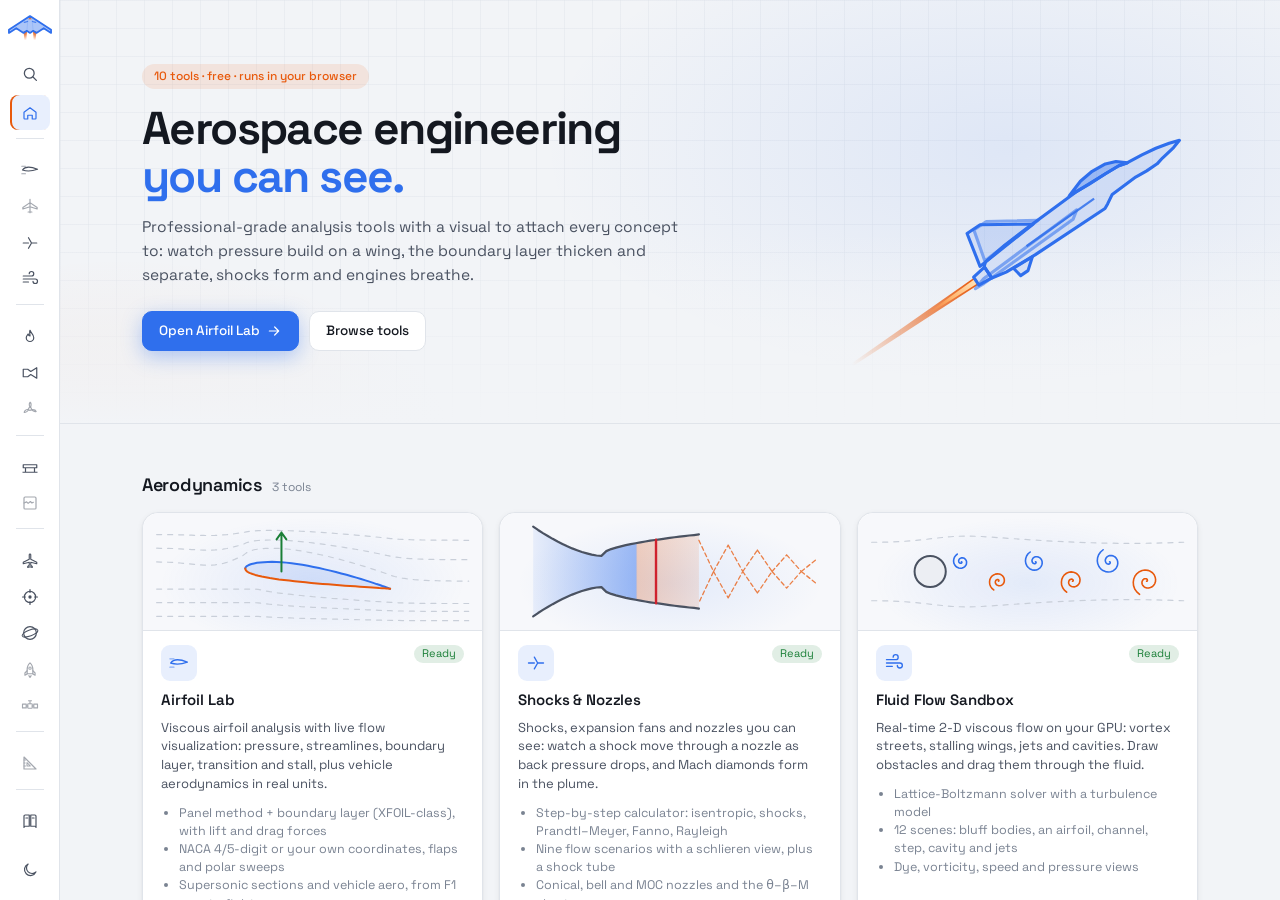
==== commit 32b1707c: "Bigger, theme-aware B-2 logo and a bold tab icon The sidebar logo is cropped tight into a 44x27 box " ====
--- a/index.html
+++ b/index.html
@@ -6,7 +6,7 @@
 <title>AeroStudio</title>
 <meta name="description" content="Free, visual aerospace engineering tools that run in your browser.">
 <link rel="stylesheet" href="css/styles.css">
-<link rel="icon" type="image/svg+xml" href="assets/favicon.svg?v=4">
+<link rel="icon" type="image/svg+xml" href="assets/favicon-tab.svg?v=5">
 </head>
 <body>
 <div class="app">
--- a/css/styles.css
+++ b/css/styles.css
@@ -76,7 +76,16 @@
 .sidebar { background: var(--bg-elev); border-right: 1px solid var(--border); display: flex; flex-direction: column; padding: 16px 12px 12px; gap: 2px; overflow-y: auto; }
 :root[data-resolved-theme="dark"] .sidebar { background: #0f1218; }
 .brand { display: flex; align-items: center; gap: 10px; padding: 4px 8px 16px; }
-.brand-mark { width: 32px; height: 32px; border-radius: 8px; display: block; flex: none; }
+.brand-mark { width: 44px; height: 27px; display: block; flex: none; cursor: pointer; }
+.brand-mark svg { display: block; width: 100%; height: 100%; overflow: visible; }
+.brand-mark .bm-body { fill: color-mix(in srgb, var(--accent) 40%, transparent); stroke: var(--accent); stroke-width: 3.8; stroke-linejoin: round; }
+.brand-mark .bm-spine, .brand-mark .bm-intake { fill: none; stroke: var(--accent); stroke-linecap: round; }
+.brand-mark .bm-spine { stroke-width: 1.2; opacity: .28; }
+.brand-mark .bm-intake { stroke-width: 2.6; opacity: .8; }
+.brand-mark .bm-cockpit { fill: var(--hl); }
+.brand-mark .bm-plume-a { stop-color: var(--hl); }
+.brand-mark .bm-plume-b { stop-color: var(--hl); stop-opacity: .75; }
+.brand-mark .bm-plume-c { stop-color: var(--hl); stop-opacity: 0; }
 .brand-name { font-weight: 650; font-size: 16px; letter-spacing: -0.02em; }
 .brand-sub { font-size: 11px; color: var(--text-3); }
 .nav-group { font-size: 10.5px; font-weight: 600; text-transform: uppercase; letter-spacing: .12em; color: var(--text-3); padding: 14px 10px 5px; }
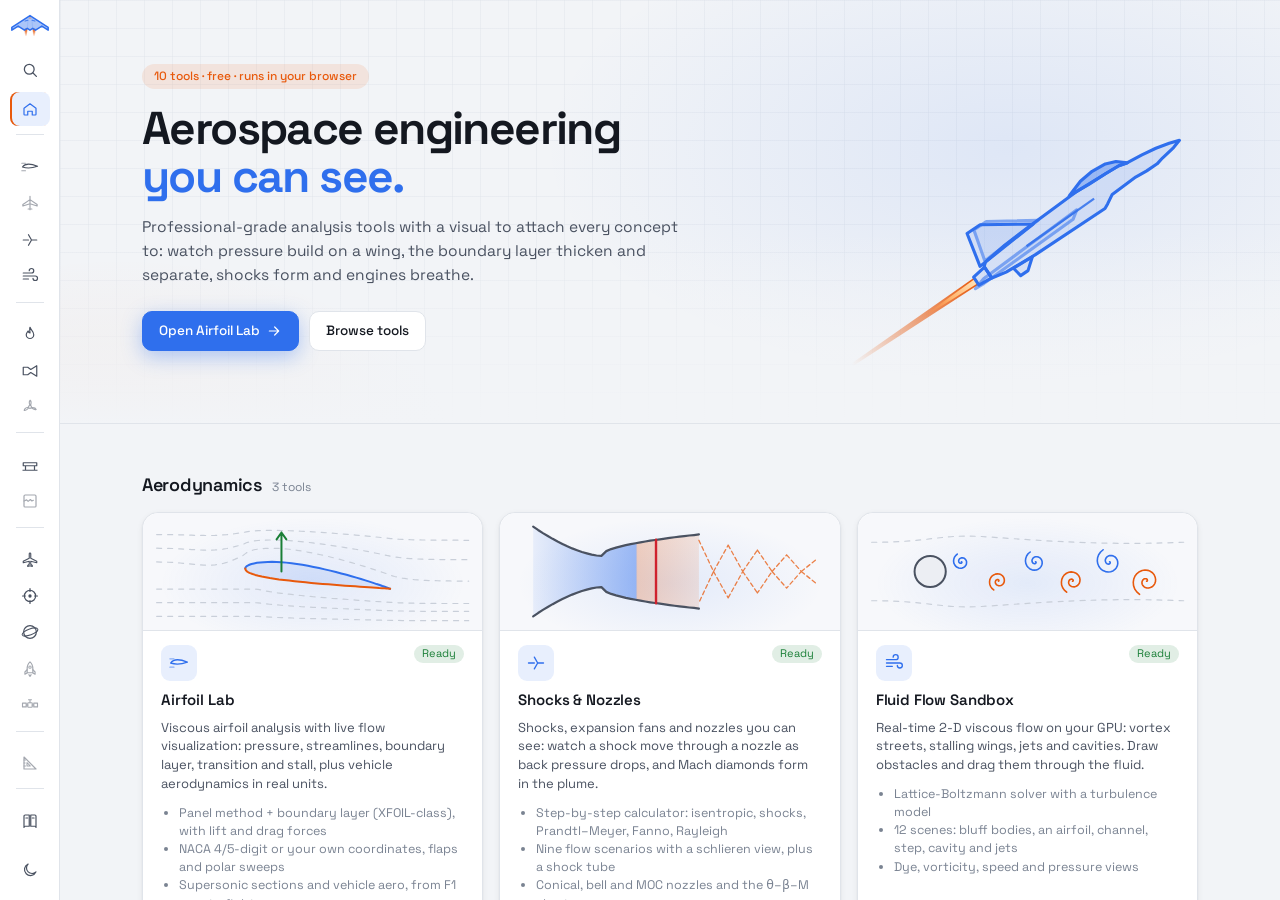
==== commit 86c7c2d7: "Tab icon gets exhaust trails; sidebar logo slightly smaller The tab icon now uses the empty space un" ====
--- a/index.html
+++ b/index.html
@@ -6,7 +6,7 @@
 <title>AeroStudio</title>
 <meta name="description" content="Free, visual aerospace engineering tools that run in your browser.">
 <link rel="stylesheet" href="css/styles.css">
-<link rel="icon" type="image/svg+xml" href="assets/favicon-tab.svg?v=5">
+<link rel="icon" type="image/svg+xml" href="assets/favicon-tab.svg?v=6">
 </head>
 <body>
 <div class="app">
--- a/css/styles.css
+++ b/css/styles.css
@@ -76,7 +76,7 @@
 .sidebar { background: var(--bg-elev); border-right: 1px solid var(--border); display: flex; flex-direction: column; padding: 16px 12px 12px; gap: 2px; overflow-y: auto; }
 :root[data-resolved-theme="dark"] .sidebar { background: #0f1218; }
 .brand { display: flex; align-items: center; gap: 10px; padding: 4px 8px 16px; }
-.brand-mark { width: 44px; height: 27px; display: block; flex: none; cursor: pointer; }
+.brand-mark { width: 38px; height: 23px; display: block; flex: none; cursor: pointer; }
 .brand-mark svg { display: block; width: 100%; height: 100%; overflow: visible; }
 .brand-mark .bm-body { fill: color-mix(in srgb, var(--accent) 40%, transparent); stroke: var(--accent); stroke-width: 3.8; stroke-linejoin: round; }
 .brand-mark .bm-spine, .brand-mark .bm-intake { fill: none; stroke: var(--accent); stroke-linecap: round; }
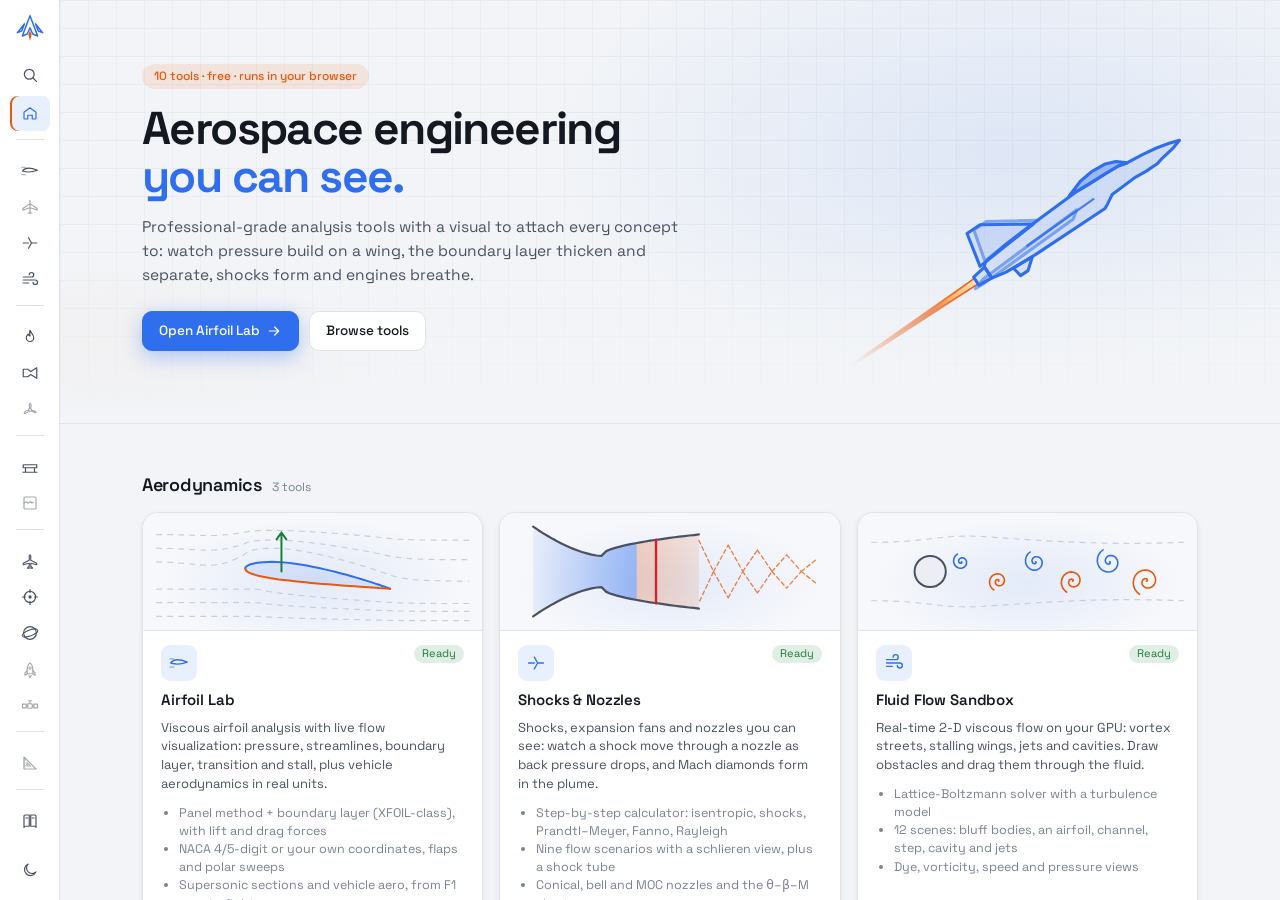
==== commit b3668e30: "New arrow logo everywhere, logo files, and a winged flyby jet The logo is now an outlined arrow with" ====
--- a/index.html
+++ b/index.html
@@ -6,7 +6,7 @@
 <title>AeroStudio</title>
 <meta name="description" content="Free, visual aerospace engineering tools that run in your browser.">
 <link rel="stylesheet" href="css/styles.css">
-<link rel="icon" type="image/svg+xml" href="assets/favicon-tab.svg?v=6">
+<link rel="icon" type="image/svg+xml" href="assets/favicon-tab.svg?v=7">
 </head>
 <body>
 <div class="app">
--- a/css/styles.css
+++ b/css/styles.css
@@ -76,16 +76,10 @@
 .sidebar { background: var(--bg-elev); border-right: 1px solid var(--border); display: flex; flex-direction: column; padding: 16px 12px 12px; gap: 2px; overflow-y: auto; }
 :root[data-resolved-theme="dark"] .sidebar { background: #0f1218; }
 .brand { display: flex; align-items: center; gap: 10px; padding: 4px 8px 16px; }
-.brand-mark { width: 38px; height: 23px; display: block; flex: none; cursor: pointer; }
+.brand-mark { width: 28px; height: 28px; display: block; flex: none; cursor: pointer; }
 .brand-mark svg { display: block; width: 100%; height: 100%; overflow: visible; }
-.brand-mark .bm-body { fill: color-mix(in srgb, var(--accent) 40%, transparent); stroke: var(--accent); stroke-width: 3.8; stroke-linejoin: round; }
-.brand-mark .bm-spine, .brand-mark .bm-intake { fill: none; stroke: var(--accent); stroke-linecap: round; }
-.brand-mark .bm-spine { stroke-width: 1.2; opacity: .28; }
-.brand-mark .bm-intake { stroke-width: 2.6; opacity: .8; }
-.brand-mark .bm-cockpit { fill: var(--hl); }
-.brand-mark .bm-plume-a { stop-color: var(--hl); }
-.brand-mark .bm-plume-b { stop-color: var(--hl); stop-opacity: .75; }
-.brand-mark .bm-plume-c { stop-color: var(--hl); stop-opacity: 0; }
+.brand-mark .bm-line { fill: none; stroke: var(--accent); stroke-width: 5.5; stroke-linejoin: round; }
+.brand-mark .bm-flame { fill: var(--hl); }
 .brand-name { font-weight: 650; font-size: 16px; letter-spacing: -0.02em; }
 .brand-sub { font-size: 11px; color: var(--text-3); }
 .nav-group { font-size: 10.5px; font-weight: 600; text-transform: uppercase; letter-spacing: .12em; color: var(--text-3); padding: 14px 10px 5px; }
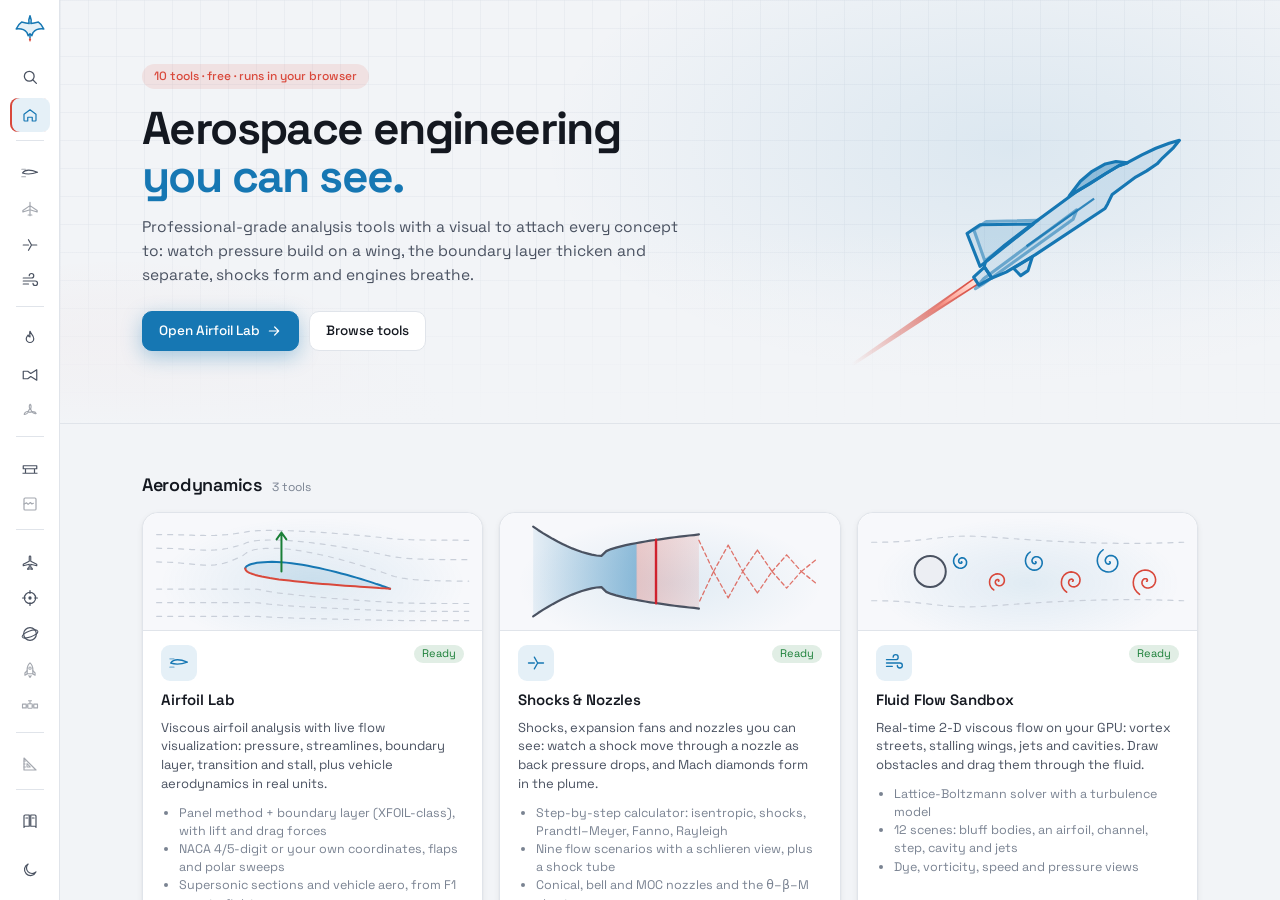
==== commit 26ffa8ea: "Rebrand to Pteronautics: new name, cerulean and coral colors, pterodactyl logo Rename: every AeroStu" ====
--- a/index.html
+++ b/index.html
@@ -3,17 +3,17 @@
 <head>
 <meta charset="utf-8">
 <meta name="viewport" content="width=device-width, initial-scale=1">
-<title>AeroStudio</title>
+<title>Pteronautics</title>
 <meta name="description" content="Free, visual aerospace engineering tools that run in your browser.">
 <link rel="stylesheet" href="css/styles.css">
-<link rel="icon" type="image/svg+xml" href="assets/favicon-tab.svg?v=7">
+<link rel="icon" type="image/svg+xml" href="assets/favicon-tab.svg?v=9">
 </head>
 <body>
 <div class="app">
   <nav class="sidebar" id="nav" aria-label="Modules"></nav>
   <main id="view"></main>
 </div>
-<noscript>AeroStudio needs JavaScript to run.</noscript>
+<noscript>Pteronautics needs JavaScript to run.</noscript>
 <script type="module" src="js/app.js"></script>
 </body>
 </html>
--- a/css/styles.css
+++ b/css/styles.css
@@ -1,4 +1,4 @@
-/* AeroStudio — design tokens + layout ("mission control" style) */
+/* Pteronautics — design tokens + layout ("mission control" style) */
 /* Fonts are bundled so the app works offline (SIL Open Font License, see assets/fonts/) */
 @font-face { font-family: "Space Grotesk"; font-style: normal; font-display: swap; font-weight: 300 700; src: url(../assets/fonts/SpaceGrotesk.woff2) format("woff2-variations"); unicode-range: U+0000-00FF,U+0131,U+0152-0153,U+02BB-02BC,U+02C6,U+02DA,U+02DC,U+0304,U+0308,U+0329,U+2000-206F,U+2074,U+20AC,U+2122,U+2191,U+2193,U+2212,U+2215,U+FEFF,U+FFFD; }
 @font-face { font-family: "JetBrains Mono"; font-style: normal; font-display: swap; font-weight: 100 800; src: url(../assets/fonts/JetBrainsMono.woff2) format("woff2-variations"); unicode-range: U+0000-00FF,U+0131,U+0152-0153,U+02BB-02BC,U+02C6,U+02DA,U+02DC,U+0304,U+0308,U+0329,U+2000-206F,U+2074,U+20AC,U+2122,U+2191,U+2193,U+2212,U+2215,U+FEFF,U+FFFD; }
@@ -13,20 +13,21 @@
   --text: #141820;
   --text-2: #4a5261;
   --text-3: #7a8392;
-  --accent: #2f6fed;
-  --accent-soft: rgba(47, 111, 237, 0.11);
-  --hl: #e8590c;
-  --hl-soft: rgba(232, 89, 12, 0.11);
-  --glow: rgba(47, 111, 237, 0.10);
-  --upper: #2f6fed;
-  --lower: #e8590c;
+  --accent: #1677b3;
+  --on-accent: #ffffff;
+  --accent-soft: rgba(22, 119, 179, 0.11);
+  --hl: #d9483b;
+  --hl-soft: rgba(217, 72, 59, 0.11);
+  --glow: rgba(22, 119, 179, 0.10);
+  --upper: #1677b3;
+  --lower: #d9483b;
   --wake: #6b7280;
   --good: #1a7f37;
   --warn: #b26a00;
   --bad: #cf222e;
   --lam: #12a594;
   --turb: #8b5cf6;
-  --sep: #e5484d;
+  --sep: #c2255c;
   --shadow: 0 1px 2px rgba(16, 24, 40, .05), 0 2px 6px rgba(16, 24, 40, .06);
   --shadow-lg: 0 1px 2px rgba(16, 24, 40, .05), 0 10px 28px rgba(16, 24, 40, .10);
   --radius: 12px;
@@ -40,11 +41,11 @@
     --bg: #0b0d11; --bg-elev: #151920; --bg-sunk: #0f1218; --stage: #0a0c10;
     --border: #232934; --border-strong: #343b47;
     --text: #e7eaef; --text-2: #a9b1bf; --text-3: #737d8c;
-    --accent: #5b8cff; --accent-soft: rgba(91, 140, 255, 0.15);
-    --hl: #ff8a3d; --hl-soft: rgba(255, 138, 61, 0.13); --glow: rgba(91, 140, 255, 0.14);
-    --upper: #5b8cff; --lower: #ff8a3d; --wake: #8b93a1;
+    --accent: #3aa0d8; --accent-soft: rgba(58, 160, 216, 0.15); --on-accent: #06121a;
+    --hl: #ff7a6b; --hl-soft: rgba(255, 122, 107, 0.13); --glow: rgba(58, 160, 216, 0.14);
+    --upper: #3aa0d8; --lower: #ff7a6b; --wake: #8b93a1;
     --good: #3fb950; --warn: #e3a008; --bad: #f85149;
-    --lam: #2dd4bf; --turb: #a78bfa; --sep: #ff5d5d;
+    --lam: #2dd4bf; --turb: #a78bfa; --sep: #ff5c93;
     --shadow: 0 1px 2px rgba(0, 0, 0, .35), 0 0 0 1px rgba(255, 255, 255, .015);
     --shadow-lg: 0 1px 2px rgba(0, 0, 0, .4), 0 12px 32px rgba(0, 0, 0, .45);
     color-scheme: dark;
@@ -54,11 +55,11 @@
   --bg: #0b0d11; --bg-elev: #151920; --bg-sunk: #0f1218; --stage: #0a0c10;
   --border: #232934; --border-strong: #343b47;
   --text: #e7eaef; --text-2: #a9b1bf; --text-3: #737d8c;
-  --accent: #5b8cff; --accent-soft: rgba(91, 140, 255, 0.15);
-  --hl: #ff8a3d; --hl-soft: rgba(255, 138, 61, 0.13); --glow: rgba(91, 140, 255, 0.14);
-  --upper: #5b8cff; --lower: #ff8a3d; --wake: #8b93a1;
+  --accent: #3aa0d8; --accent-soft: rgba(58, 160, 216, 0.15); --on-accent: #06121a;
+  --hl: #ff7a6b; --hl-soft: rgba(255, 122, 107, 0.13); --glow: rgba(58, 160, 216, 0.14);
+  --upper: #3aa0d8; --lower: #ff7a6b; --wake: #8b93a1;
   --good: #3fb950; --warn: #e3a008; --bad: #f85149;
-  --lam: #2dd4bf; --turb: #a78bfa; --sep: #ff5d5d;
+  --lam: #2dd4bf; --turb: #a78bfa; --sep: #ff5c93;
   --shadow: 0 1px 2px rgba(0, 0, 0, .35), 0 0 0 1px rgba(255, 255, 255, .015);
   --shadow-lg: 0 1px 2px rgba(0, 0, 0, .4), 0 12px 32px rgba(0, 0, 0, .45);
   color-scheme: dark;
@@ -76,9 +77,10 @@
 .sidebar { background: var(--bg-elev); border-right: 1px solid var(--border); display: flex; flex-direction: column; padding: 16px 12px 12px; gap: 2px; overflow-y: auto; }
 :root[data-resolved-theme="dark"] .sidebar { background: #0f1218; }
 .brand { display: flex; align-items: center; gap: 10px; padding: 4px 8px 16px; }
-.brand-mark { width: 28px; height: 28px; display: block; flex: none; cursor: pointer; }
+.brand-mark { width: 30px; height: 30px; display: block; flex: none; cursor: pointer; }
 .brand-mark svg { display: block; width: 100%; height: 100%; overflow: visible; }
-.brand-mark .bm-line { fill: none; stroke: var(--accent); stroke-width: 5.5; stroke-linejoin: round; }
+.brand-mark .bm-fill { fill: var(--accent-soft); }
+.brand-mark .bm-line { fill: none; stroke: var(--accent); stroke-width: 5; stroke-linejoin: round; stroke-linecap: round; }
 .brand-mark .bm-flame { fill: var(--hl); }
 .brand-name { font-weight: 650; font-size: 16px; letter-spacing: -0.02em; }
 .brand-sub { font-size: 11px; color: var(--text-3); }
@@ -132,7 +134,7 @@
 .seg { display: flex; background: var(--bg-sunk); border: 1px solid var(--border); border-radius: 9px; padding: 2px; gap: 2px; }
 .seg button { flex: 1; border: 0; background: none; padding: 5px 8px; border-radius: 7px; color: var(--text-2); cursor: pointer; font-weight: 500; white-space: nowrap; transition: background .15s, color .15s; }
 .seg button:hover:not(.on) { color: var(--text); }
-.seg button.on { background: var(--accent); color: #fff; box-shadow: 0 1px 4px color-mix(in srgb, var(--accent) 40%, transparent); }
+.seg button.on { background: var(--accent); color: var(--on-accent); box-shadow: 0 1px 4px color-mix(in srgb, var(--accent) 40%, transparent); }
 
 .toggle { display: flex; align-items: center; justify-content: space-between; gap: 8px; padding: 3px 0; cursor: pointer; color: var(--text-2); user-select: none; }
 .toggle input { display: none; }
@@ -145,7 +147,7 @@
 
 .btn { display: inline-flex; align-items: center; justify-content: center; gap: 6px; border: 1px solid var(--border); background: var(--bg-elev); padding: 6px 12px; border-radius: var(--radius-sm); cursor: pointer; font-weight: 500; transition: border-color .15s, background .15s; }
 .btn:hover { border-color: var(--border-strong); background: var(--bg-sunk); }
-.btn.primary { background: var(--accent); border-color: var(--accent); color: white; }
+.btn.primary { background: var(--accent); border-color: var(--accent); color: var(--on-accent); }
 .btn.primary:hover { filter: brightness(1.08); }
 .btn.sm { padding: 3px 8px; font-size: 12px; }
 .btn.ghost { border-color: transparent; background: none; }
@@ -276,7 +278,7 @@
 .hero-pill { display: inline-block; font-size: 12px; font-weight: 500; color: var(--hl); background: var(--hl-soft); border-radius: 99px; padding: 4px 12px; }
 .hero-actions { display: flex; gap: 10px; margin-top: 24px; flex-wrap: wrap; }
 .hero-btn { padding: 9px 16px; border-radius: 10px; font-size: 13.5px; text-decoration: none; color: var(--text); }
-.hero-btn.primary { color: #fff; box-shadow: 0 6px 20px color-mix(in srgb, var(--accent) 35%, transparent); }
+.hero-btn.primary { color: var(--on-accent); box-shadow: 0 6px 20px color-mix(in srgb, var(--accent) 35%, transparent); }
 .home-hero-art { position: absolute; z-index: 1; right: max(2vw, calc(50% - 600px)); top: 50%; width: 400px; transform: translateY(-50%); pointer-events: none; }
 .home-hero-art svg { display: block; width: 100%; height: auto; overflow: visible; }
 .home-hero-art g path { fill: var(--accent-soft); stroke: var(--accent); stroke-width: 1.5; stroke-linejoin: round; }
@@ -534,7 +536,7 @@
 .st-tools { position: absolute; left: 10px; top: 10px; z-index: 3; display: flex; flex-direction: column; gap: 2px; padding: 4px; background: color-mix(in srgb, var(--bg-elev) 90%, transparent); backdrop-filter: blur(8px); border: 1px solid var(--border); border-radius: var(--radius); }
 .st-tool { width: 32px; height: 32px; display: grid; place-items: center; border: 0; border-radius: 7px; background: none; color: var(--text-2); cursor: pointer; }
 .st-tool:hover { background: var(--bg-sunk); color: var(--text); }
-.st-tool.on { background: var(--accent); color: white; }
+.st-tool.on { background: var(--accent); color: var(--on-accent); }
 .st-sep { height: 1px; background: var(--border); margin: 3px 2px; }
 .st-banner { position: absolute; left: 50%; top: 12px; transform: translateX(-50%); z-index: 4; background: var(--text); color: var(--bg); padding: 5px 10px; border-radius: 7px; font-size: 12px; opacity: 0; transition: opacity .25s; pointer-events: none; }
 .st-banner.show { opacity: .92; }
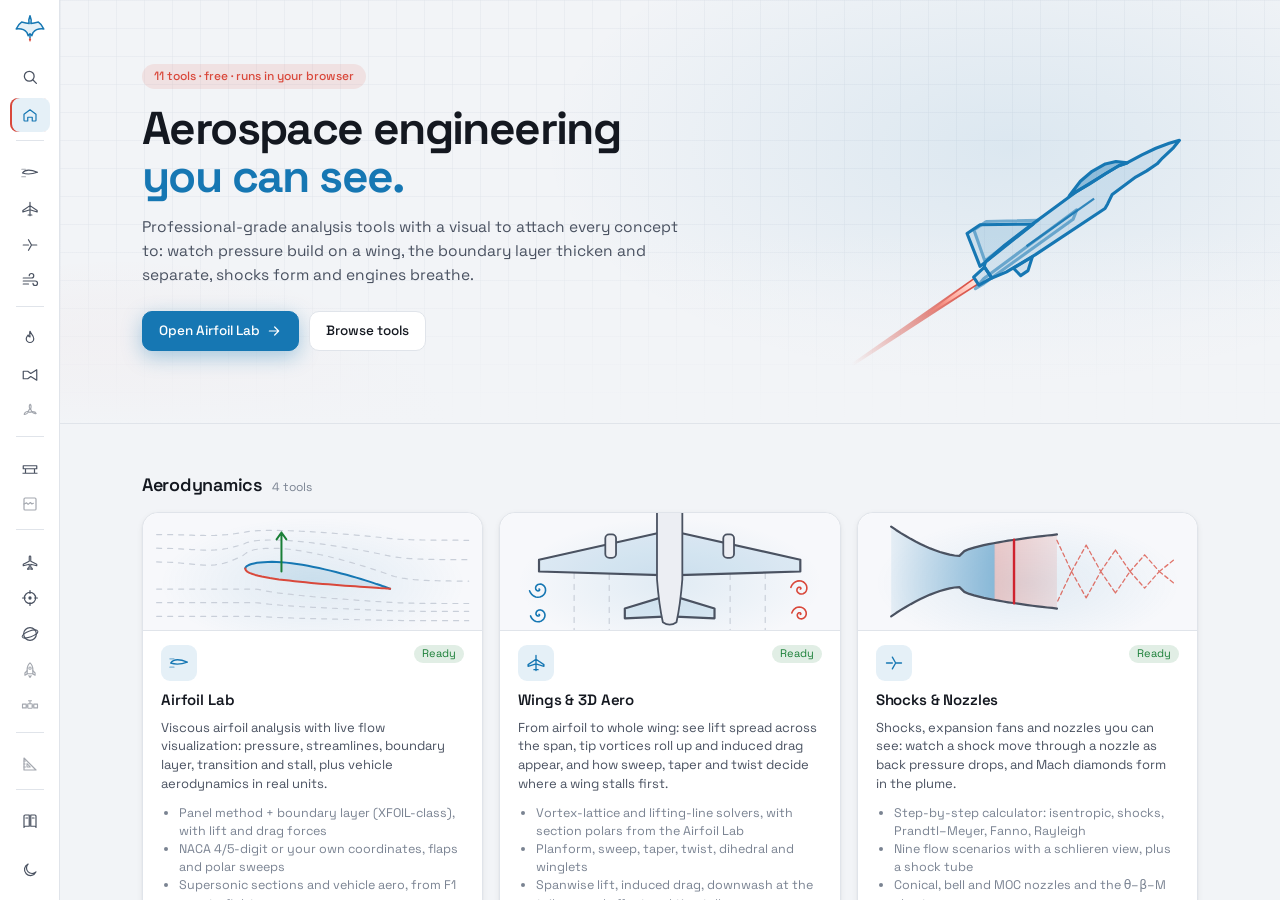
==== commit 5a8f90cb: "Add the Wings & 3D Aero module Finite wings by vortex lattice and lifting line: spanwise lift, induc" ====
--- a/index.html
+++ b/index.html
@@ -3,17 +3,74 @@
 <head>
 <meta charset="utf-8">
 <meta name="viewport" content="width=device-width, initial-scale=1">
-<title>Pteronautics</title>
-<meta name="description" content="Free, visual aerospace engineering tools that run in your browser.">
+<title>Pteronautics: Free Aerospace Engineering Tools in Your Browser</title>
+<meta name="description" content="Free aerospace engineering tools that run in your browser: airfoils, shocks and nozzles, rocket and jet engines, structures, flight and orbits. No sign-up.">
+<link rel="canonical" href="https://blazingdrako.github.io/Pteronautics/">
+<meta name="author" content="Andrew Aguiar">
+<meta name="theme-color" content="#0b0d11" media="(prefers-color-scheme: dark)">
+<meta name="theme-color" content="#f2f4f7" media="(prefers-color-scheme: light)">
+<!-- link previews (iMessage, Discord, Reddit, Slack, X…) -->
+<meta property="og:type" content="website">
+<meta property="og:site_name" content="Pteronautics">
+<meta property="og:title" content="Pteronautics: Free Aerospace Engineering Tools">
+<meta property="og:description" content="Airfoils, shocks, rocket and jet engines, structures, flight and orbits, each with a picture of the physics. Free, in your browser.">
+<meta property="og:url" content="https://blazingdrako.github.io/Pteronautics/">
+<meta property="og:image" content="https://blazingdrako.github.io/Pteronautics/assets/social-card.png">
+<meta property="og:image:width" content="1200">
+<meta property="og:image:height" content="630">
+<meta property="og:image:alt" content="The Pteronautics pterodactyl logo with the tagline: free aerospace engineering tools you can see.">
+<meta name="twitter:card" content="summary_large_image">
+<!-- With JavaScript on, hide the plain-text summary below so it doesn't flash before the app draws the real page.
+     Search engines and visitors without JavaScript still get the summary. -->
+<script>document.documentElement.classList.add('js');</script>
+<style>.js .seo-summary { display: none; }</style>
 <link rel="stylesheet" href="css/styles.css">
 <link rel="icon" type="image/svg+xml" href="assets/favicon-tab.svg?v=9">
+<link rel="apple-touch-icon" href="assets/logo/app-icon-1024.png">
+<script type="application/ld+json">
+{
+  "@context": "https://schema.org",
+  "@type": "WebApplication",
+  "name": "Pteronautics",
+  "url": "https://blazingdrako.github.io/Pteronautics/",
+  "description": "Free, visual aerospace engineering tools that run in the browser: airfoil analysis, compressible flow, CFD, rocket and jet engines, structures, flight dynamics, guidance and control, and orbital mechanics.",
+  "applicationCategory": "EducationalApplication",
+  "operatingSystem": "Any (runs in a web browser)",
+  "isAccessibleForFree": true,
+  "offers": { "@type": "Offer", "price": "0", "priceCurrency": "USD" },
+  "author": { "@type": "Person", "name": "Andrew Aguiar" },
+  "image": "https://blazingdrako.github.io/Pteronautics/assets/social-card.png"
+}
+</script>
 </head>
 <body>
 <div class="app">
   <nav class="sidebar" id="nav" aria-label="Modules"></nav>
-  <main id="view"></main>
+  <main id="view">
+    <!-- Plain-text summary for search engines and for anyone without JavaScript.
+         The app replaces this with the interactive home page as soon as it starts. -->
+    <div class="home-inner seo-summary">
+      <h1>Pteronautics</h1>
+      <p>Free, visual aerospace engineering tools that run in your browser. Every result comes with a picture to attach the concept to. No sign-up, nothing to install.</p>
+      <h2>Tools</h2>
+      <ul>
+        <li><a href="#/airfoil">Airfoil Lab</a>: viscous airfoil analysis (an XFOIL-class solver) with live flow visualization, pressure, boundary layer, transition and stall, polar sweeps, supersonic sections and vehicle aerodynamics.</li>
+        <li><a href="#/wings">Wings &amp; 3D Aero</a>: finite wings by vortex lattice and lifting line: spanwise lift, induced drag, tip stall, downwash at the tail, ground effect and winglets.</li>
+        <li><a href="#/compressible">Shocks &amp; Nozzles</a>: compressible-flow calculator, normal and oblique shocks, expansion fans, nozzles and plumes, the θ–β–M chart, a shock tube and an Euler CFD solver.</li>
+        <li><a href="#/cfd">Fluid Flow Sandbox</a>: real-time 2-D viscous flow on the GPU (lattice Boltzmann) with vortex streets, stalling wings and obstacles you can draw.</li>
+        <li><a href="#/rocket">Rocket Engines</a>: size a liquid rocket engine from a thrust target with equilibrium chemistry, compare real engines, and explore propellants, plumes and cooling.</li>
+        <li><a href="#/turbine">Jet Engine Cycles</a>: turbojet to scramjet cycle analysis station by station, trade studies, inlets, compressors, turbines and compressor maps.</li>
+        <li><a href="#/structures">Structures Workbench</a>: statics, 2-D and 3-D frames, 2-D finite element analysis, cross sections, Mohr's circle, vibration and buckling.</li>
+        <li><a href="#/flight">Flight &amp; Atmosphere</a>: the standard atmosphere, airspeeds, aircraft performance, flight envelope, stability and dynamic modes.</li>
+        <li><a href="#/gnc">Guidance, Navigation &amp; Control</a>: control loops, fly-by-wire, autopilots, navigation and INS/GNSS Kalman filtering.</li>
+        <li><a href="#/orbits">Orbital Mechanics</a>: orbital elements in 3-D, Hohmann and bi-elliptic transfers, plane changes, ground tracks and Δv budgets from the launch pad to Mars.</li>
+        <li><a href="#/formulas">Formula Library</a>: 127 aerospace formulas you can solve for any variable, plot and convert between units.</li>
+      </ul>
+      <p>Made by Andrew Aguiar. Free software under the GPL-3.0 license.</p>
+    </div>
+  </main>
 </div>
-<noscript>Pteronautics needs JavaScript to run.</noscript>
+<noscript>Pteronautics needs JavaScript to run its interactive tools.</noscript>
 <script type="module" src="js/app.js"></script>
 </body>
 </html>
--- a/css/styles.css
+++ b/css/styles.css
@@ -41,7 +41,7 @@
     --bg: #0b0d11; --bg-elev: #151920; --bg-sunk: #0f1218; --stage: #0a0c10;
     --border: #232934; --border-strong: #343b47;
     --text: #e7eaef; --text-2: #a9b1bf; --text-3: #737d8c;
-    --accent: #3aa0d8; --accent-soft: rgba(58, 160, 216, 0.15); --on-accent: #06121a;
+    --accent: #3aa0d8; --accent-soft: rgba(58, 160, 216, 0.15); --on-accent: #ffffff;
     --hl: #ff7a6b; --hl-soft: rgba(255, 122, 107, 0.13); --glow: rgba(58, 160, 216, 0.14);
     --upper: #3aa0d8; --lower: #ff7a6b; --wake: #8b93a1;
     --good: #3fb950; --warn: #e3a008; --bad: #f85149;
@@ -55,7 +55,7 @@
   --bg: #0b0d11; --bg-elev: #151920; --bg-sunk: #0f1218; --stage: #0a0c10;
   --border: #232934; --border-strong: #343b47;
   --text: #e7eaef; --text-2: #a9b1bf; --text-3: #737d8c;
-  --accent: #3aa0d8; --accent-soft: rgba(58, 160, 216, 0.15); --on-accent: #06121a;
+  --accent: #3aa0d8; --accent-soft: rgba(58, 160, 216, 0.15); --on-accent: #ffffff;
   --hl: #ff7a6b; --hl-soft: rgba(255, 122, 107, 0.13); --glow: rgba(58, 160, 216, 0.14);
   --upper: #3aa0d8; --lower: #ff7a6b; --wake: #8b93a1;
   --good: #3fb950; --warn: #e3a008; --bad: #f85149;
@@ -1080,3 +1080,13 @@
 
 @media (prefers-reduced-motion: reduce) { .skin-fx, .skin-fx svg * { animation: none !important; } }
 @media (max-width: 700px) { .bp-title { display: none; } .skin-fx svg .hud-box { display: none; } }
+
+/* Wings & 3D Aero */
+.wg-view .legend { position: absolute; left: 10px; bottom: 10px; z-index: 3; padding: 7px 10px; background: color-mix(in srgb, var(--bg-elev) 88%, transparent); backdrop-filter: blur(8px); border: 1px solid var(--border); border-radius: var(--radius); font-size: 11px; color: var(--text-2); pointer-events: none; }
+.wg-view .wg-views { position: absolute; top: 10px; right: 10px; z-index: 3; }
+.wg-plan { position: relative; height: 300px; background: var(--bg-elev); border: 1px solid var(--border); border-radius: var(--radius); overflow: hidden; touch-action: none; }
+.wg-plan canvas { position: absolute; inset: 0; width: 100%; height: 100%; }
+.wg-trefftz { position: relative; height: 320px; background: var(--bg-elev); border: 1px solid var(--border); border-radius: var(--radius); overflow: hidden; }
+.wg-trefftz canvas { position: absolute; inset: 0; width: 100%; height: 100%; }
+.wg-table td, .wg-table th { white-space: nowrap; }
+@media (max-width: 600px) { .wg-view .wg-views { top: auto; bottom: 10px; left: 10px; right: auto; } .wg-view .legend { display: none !important; } }
